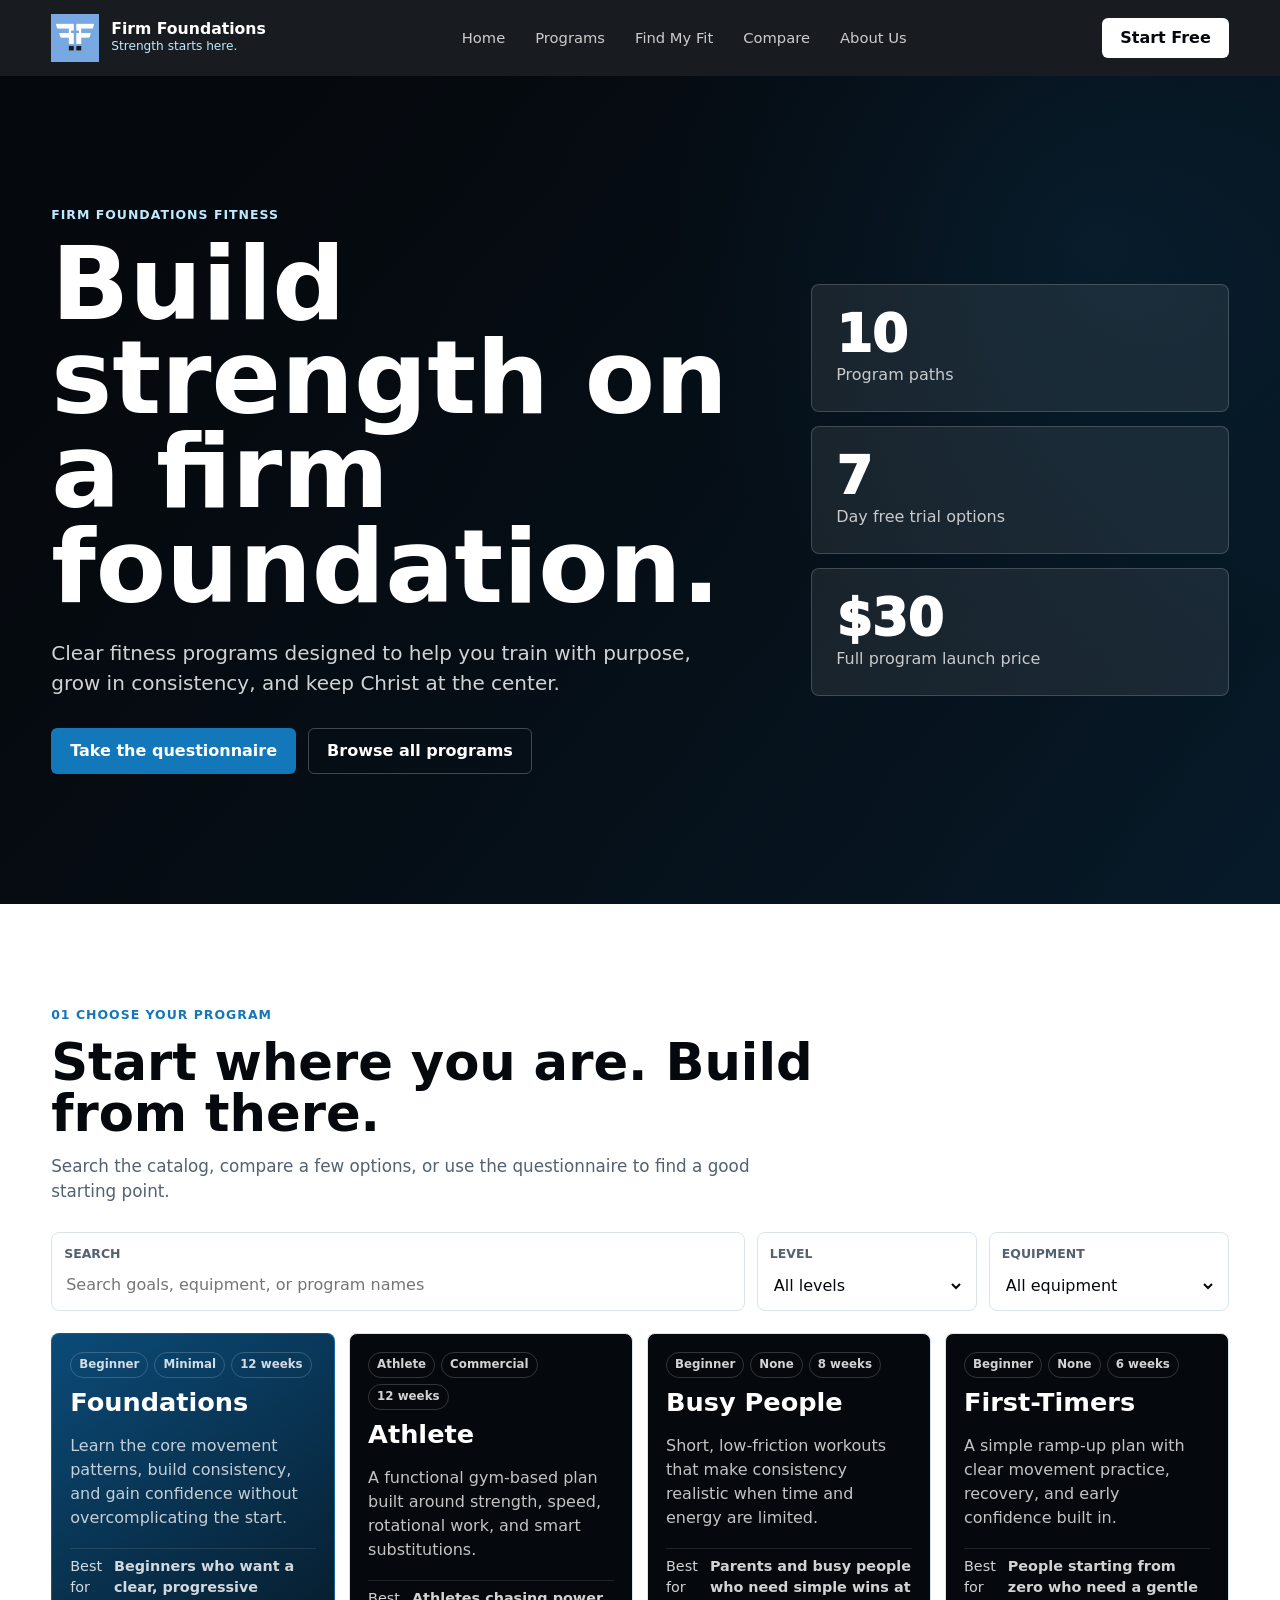
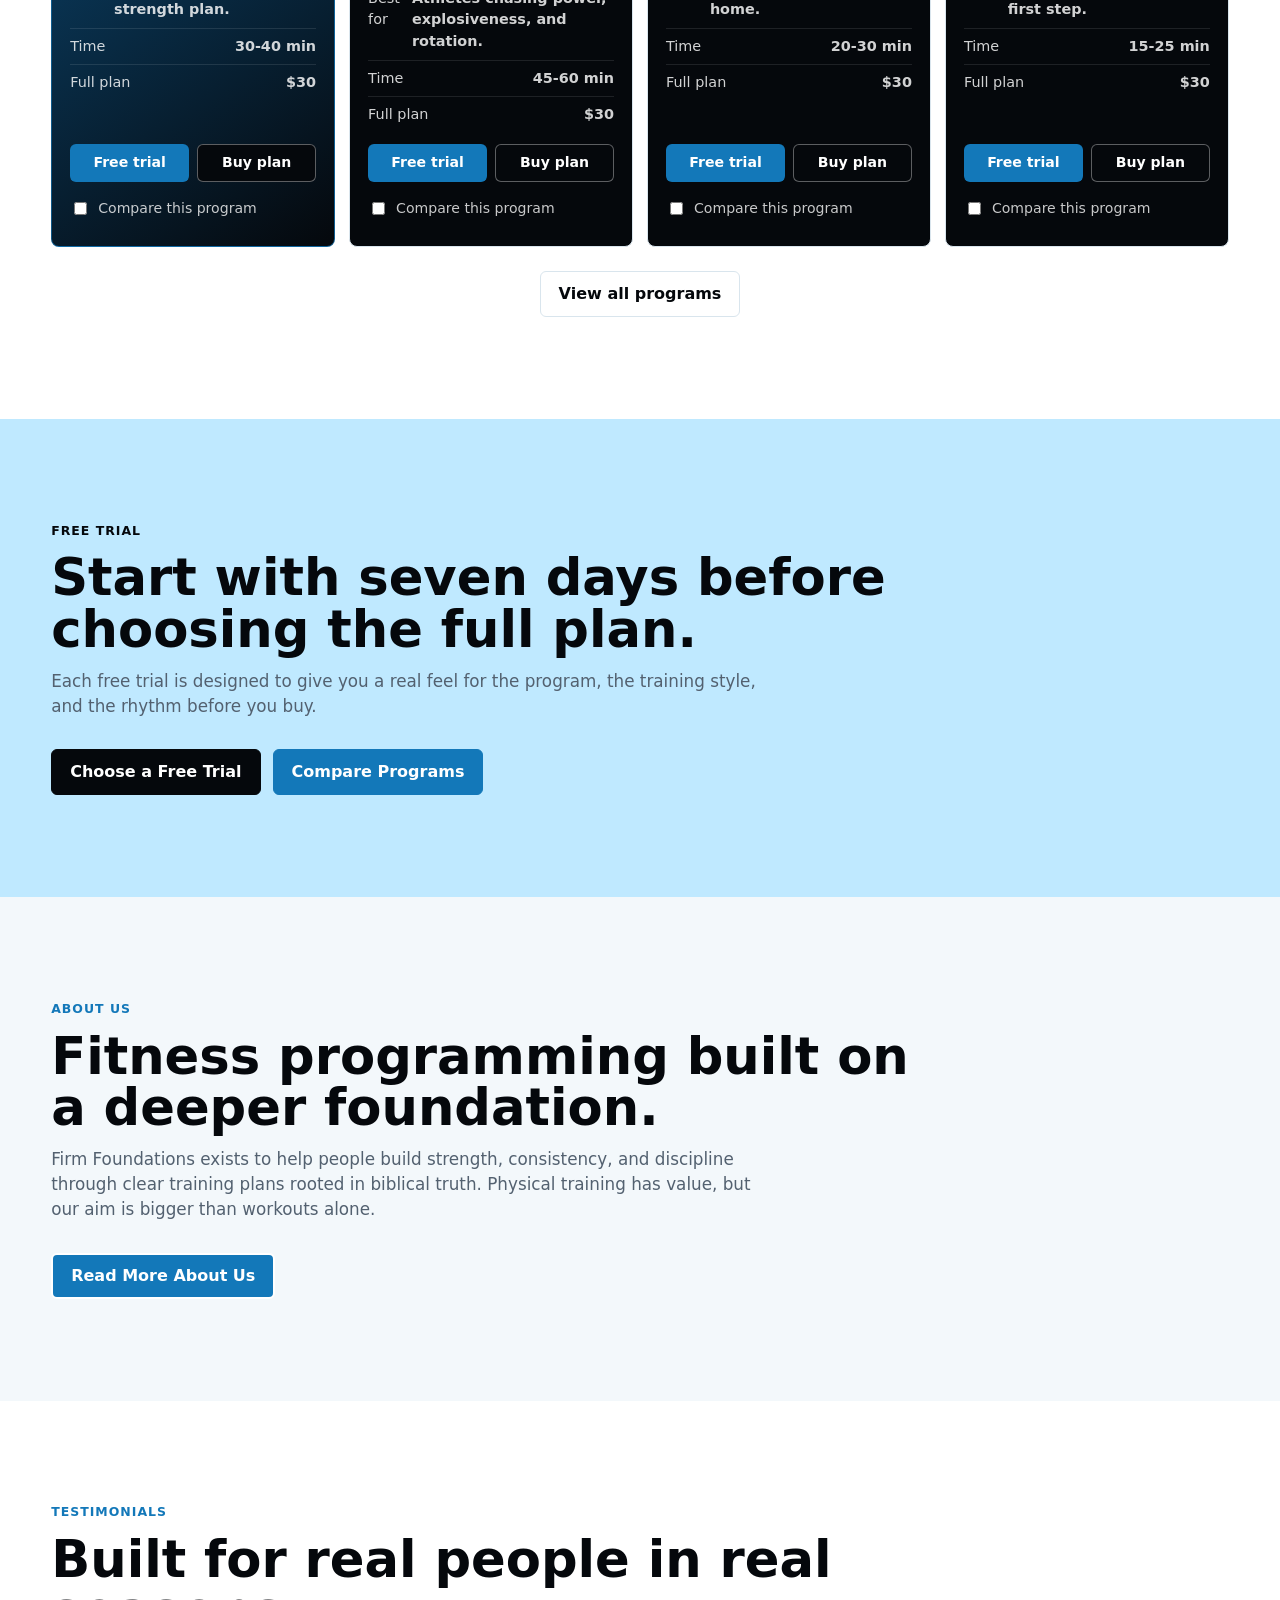
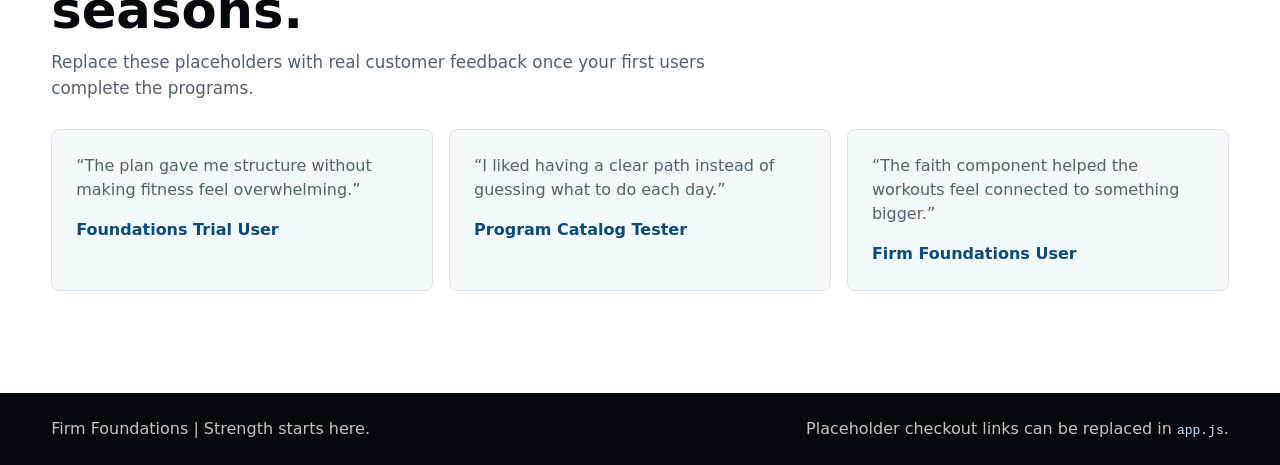
==== index.html @ c5cfeaa3 "Change Web Browser Title" ====
<!doctype html>
<html lang="en">
  <head>
    <meta charset="utf-8">
    <meta name="viewport" content="width=device-width, initial-scale=1">
    <meta name="description" content="Firm Foundations Fitness program catalog with program recommendations, comparison, free trials, and purchase paths.">
    <title>Home | Firm Foundations</title>
    <link rel="stylesheet" href="styles.css">
  </head>
  <body>
    <header class="site-header">
      <a class="brand" href="#top" aria-label="Firm Foundations home">
        <img class="brand-logo" src="Alternate_Blue.png" alt="Firm Foundations Fitness logo">
        <span class="brand-text">
          <strong>Firm Foundations</strong>
          <small>Strength starts here.</small>
        </span>
      </a>
      <nav class="main-nav" aria-label="Primary navigation">
  <a href="index.html">Home</a>
  <a href="programs.html">Programs</a>
  <a href="programs.html#finder">Find My Fit</a>
  <a href="programs.html#compare">Compare</a>
  <a href="about.html">About Us</a>
</nav>
      <a class="header-cta" href="programs.html#compare">Start Free</a>
    </header>

    <main id="top">
      <section class="hero-section home-hero" aria-labelledby="page-title">
  <div class="hero-copy">
    <p class="kicker">Firm Foundations Fitness</p>
    <h1 id="page-title">Build strength on a firm foundation.</h1>
    <p class="hero-lede">
      Clear fitness programs designed to help you train with purpose, grow in consistency, and keep Christ at the center.
    </p>
    <div class="hero-actions">
      <a class="button primary" href="#finder">Take the questionnaire</a>
      <a class="button secondary" href="programs.html">Browse all programs</a>
    </div>
  </div>

  <aside class="hero-panel" aria-label="Firm Foundations snapshot">
    <div>
      <span class="panel-number">10</span>
      <span class="panel-label">Program paths</span>
    </div>
    <div>
      <span class="panel-number">7</span>
      <span class="panel-label">Day free trial options</span>
    </div>
    <div>
      <span class="panel-number">$30</span>
      <span class="panel-label">Full program launch price</span>
    </div>
  </aside>
</section>

      <section id="programs" class="catalog-section" aria-labelledby="programs-title">
  <div class="section-heading">
    <p class="kicker">01 Choose Your Program</p>
    <h2 id="programs-title">Start where you are. Build from there.</h2>
    <p>
      Search the catalog, compare a few options, or use the questionnaire to find a good starting point.
    </p>
  </div>

  <div class="toolbar" aria-label="Program filters">
    <label class="search-field">
      <span>Search</span>
      <input id="program-search" type="search" placeholder="Search goals, equipment, or program names">
    </label>

    <label>
      <span>Level</span>
      <select id="level-filter">
        <option value="all">All levels</option>
        <option value="Beginner">Beginner</option>
        <option value="Intermediate">Intermediate</option>
        <option value="Experienced">Experienced</option>
        <option value="Athlete">Athlete</option>
      </select>
    </label>

    <label>
      <span>Equipment</span>
      <select id="equipment-filter">
        <option value="all">All equipment</option>
        <option value="None">No equipment</option>
        <option value="Minimal">Minimal equipment</option>
        <option value="Garage">Garage gym</option>
        <option value="Commercial">Commercial gym</option>
      </select>
    </label>
  </div>

  <div id="program-grid" class="program-grid" data-home="true" aria-live="polite"></div>

  <div class="section-actions">
    <a class="button secondary" href="programs.html">View all programs</a>
  </div>
</section>

 <section class="free-trial-section" aria-labelledby="free-trial-title">
  <div class="section-heading">
    <p class="kicker">Free Trial</p>
    <h2 id="free-trial-title">Start with seven days before choosing the full plan.</h2>
    <p>
      Each free trial is designed to give you a real feel for the program, the training style, and the rhythm before you buy.
    </p>
  </div>

  <div class="hero-actions">
    <a class="button primary" href="programs.html">Choose a Free Trial</a>
    <a class="button secondary" href="programs.html#compare">Compare Programs</a>
  </div>
</section>

<section class="quick-about-section" aria-labelledby="quick-about-title">
  <div class="section-heading">
    <p class="kicker">About Us</p>
    <h2 id="quick-about-title">Fitness programming built on a deeper foundation.</h2>
    <p>
      Firm Foundations exists to help people build strength, consistency, and discipline through clear training plans rooted in biblical truth. Physical training has value, but our aim is bigger than workouts alone.
    </p>
  </div>

  <div class="hero-actions">
    <a class="button secondary" href="about.html">Read More About Us</a>
  </div>
</section>

<section class="testimonials-section" aria-labelledby="testimonials-title">
  <div class="section-heading">
    <p class="kicker">Testimonials</p>
    <h2 id="testimonials-title">Built for real people in real seasons.</h2>
    <p>
      Replace these placeholders with real customer feedback once your first users complete the programs.
    </p>
  </div>

  <div class="testimonial-grid">
    <article class="testimonial-card">
      <p>
        “The plan gave me structure without making fitness feel overwhelming.”
      </p>
      <strong>Foundations Trial User</strong>
    </article>

    <article class="testimonial-card">
      <p>
        “I liked having a clear path instead of guessing what to do each day.”
      </p>
      <strong>Program Catalog Tester</strong>
    </article>

    <article class="testimonial-card">
      <p>
        “The faith component helped the workouts feel connected to something bigger.”
      </p>
      <strong>Firm Foundations User</strong>
    </article>
  </div>
</section>     
    </main>

    <div id="route-toast" class="route-toast" role="status" aria-live="polite" hidden></div>

    <footer class="site-footer">
      <p>Firm Foundations | Strength starts here.</p>
      <p>Placeholder checkout links can be replaced in <code>app.js</code>.</p>
    </footer>
<script src="app.js" defer></script>
  </body>
</html>
---- styles.css ----
:root {
  --blue: #1378b9;
  --blue-dark: #0b4b78;
  --blue-light: #bfe9ff;
  --ink: #05080c;
  --muted: #536170;
  --line: #d9e5ed;
  --paper: #ffffff;
  --soft: #f3f8fb;
  --soft-blue: #e6f6ff;
  --success: #1d8a58;
  --shadow: 0 20px 40px rgba(5, 8, 12, 0.14);
  color-scheme: light;
}

* {
  box-sizing: border-box;
}

html {
  scroll-behavior: smooth;
}

body {
  margin: 0;
  font-family: Inter, ui-sans-serif, system-ui, -apple-system, BlinkMacSystemFont, "Segoe UI", sans-serif;
  background: var(--paper);
  color: var(--ink);
  line-height: 1.5;
}

a {
  color: inherit;
}

button,
input,
select {
  font: inherit;
}

.site-header {
  position: sticky;
  top: 0;
  z-index: 20;
  display: flex;
  align-items: center;
  justify-content: space-between;
  gap: 24px;
  padding: 14px clamp(18px, 4vw, 56px);
  background: rgba(5, 8, 12, 0.92);
  color: #fff;
  backdrop-filter: blur(16px);
}

.brand {
  display: inline-flex;
  align-items: center;
  gap: 12px;
  text-decoration: none;
  min-width: 215px;
}

.brand-logo {
  display: block;
  width: 48px;
  height: 48px;
  object-fit: contain;
}

.brand-text {
  display: grid;
}

.brand-text strong {
  font-size: 0.98rem;
  line-height: 1.05;
}

.brand-text small {
  color: var(--blue-light);
  font-size: 0.76rem;
}

.main-nav {
  display: flex;
  align-items: center;
  gap: clamp(14px, 3vw, 30px);
  font-size: 0.92rem;
}

.main-nav a,
.header-cta {
  text-decoration: none;
}

.main-nav a {
  color: rgba(255, 255, 255, 0.78);
}

.main-nav a:hover,
.main-nav a:focus-visible {
  color: #fff;
}

.header-cta {
  display: inline-flex;
  align-items: center;
  justify-content: center;
  min-height: 40px;
  padding: 0 18px;
  border-radius: 6px;
  background: #fff;
  color: var(--ink);
  font-weight: 800;
}

.hero-section,
.catalog-section,
.finder-section,
.compare-section,
.about-hero,
.about-section,
.about-band,
.about-grid-section,
.free-trial-section,
.quick-about-section,
.testimonials-section {
  padding: clamp(56px, 8vw, 104px) clamp(18px, 4vw, 56px);
}

.free-trial-section {
  background: var(--blue-light);
  color: var(--ink);
}

.free-trial-section .section-heading h2 {
  color: var(--ink);
}

.free-trial-section .section-heading p,
.free-trial-section .kicker {
  color: var(--ink);
}

.free-trial-section .button.primary {
  background: var(--ink);
  color: #fff;
  border-color: var(--ink);
}

.free-trial-section .button.secondary {
  background: var(--blue);
  color: #fff;
  border-color: var(--blue);
}

.free-trial-section .button.primary:hover,
.free-trial-section .button.secondary:hover,
.free-trial-section .button.primary:focus-visible,
.free-trial-section .button.secondary:focus-visible {
  transform: translateY(-2px);
}

.quick-about-section {
  background: var(--soft);
}

.quick-about-section .button.secondary {
  background: var(--blue);
  color: #fff;
  border: 2px solid #fff;
}

.quick-about-section .button.secondary:hover,
.quick-about-section .button.secondary:focus-visible {
  background: var(--blue-dark);
  color: #fff;
  border-color: #fff;
}

.testimonials-section {
  background: #fff;
}

.testimonial-grid {
  display: grid;
  grid-template-columns: repeat(3, minmax(0, 1fr));
  gap: 16px;
}

.testimonial-card {
  padding: 24px;
  border: 1px solid var(--line);
  border-radius: 8px;
  background: var(--soft);
}

.testimonial-card p {
  margin-top: 0;
  color: var(--muted);
}

.testimonial-card strong {
  color: var(--blue-dark);
}
.about-hero {
  background: var(--ink);
  color: #fff;
}

.about-hero-copy {
  max-width: 820px;
}

.about-hero h1 {
  max-width: 760px;
  margin: 0;
  font-size: clamp(2.6rem, 6vw, 5.8rem);
  line-height: 0.95;
  letter-spacing: 0;
}

.about-hero p {
  max-width: 680px;
  color: rgba(255, 255, 255, 0.78);
  font-size: 1.08rem;
}

.about-section {
  max-width: 940px;
  margin: 0 auto;
}

.about-section h2,
.about-band h2,
.about-card h2 {
  margin-top: 0;
  color: var(--blue-dark);
  font-size: clamp(1.7rem, 3vw, 2.8rem);
  line-height: 1.05;
}

.about-section p {
  color: var(--muted);
  font-size: 1.02rem;
}

.about-band {
  background: var(--blue);
  color: #fff;
}

.about-band > div {
  max-width: 940px;
  margin: 0 auto;
}

.about-band h2 {
  color: #fff;
}

.about-band p {
  max-width: 760px;
  color: rgba(255, 255, 255, 0.84);
  font-size: 1.04rem;
}

.about-grid-section {
  display: grid;
  grid-template-columns: repeat(3, minmax(0, 1fr));
  gap: 16px;
  background: var(--soft);
}

.about-card {
  padding: 24px;
  border: 1px solid var(--line);
  border-radius: 8px;
  background: #fff;
}

.about-card p {
  color: var(--muted);
}

.hero-section {
  display: grid;
  grid-template-columns: minmax(0, 1.25fr) minmax(280px, 0.75fr);
  align-items: stretch;
  gap: clamp(28px, 5vw, 72px);
  min-height: calc(100vh - 72px);
  background:
    linear-gradient(115deg, rgba(5, 8, 12, 0.92), rgba(5, 8, 12, 0.72)),
    radial-gradient(circle at 85% 20%, rgba(19, 120, 185, 0.7), transparent 34%),
    linear-gradient(135deg, var(--ink), var(--blue-dark));
  color: #fff;
}

.hero-copy {
  align-self: center;
  max-width: 820px;
}

.kicker {
  margin: 0 0 12px;
  color: var(--blue);
  font-size: 0.78rem;
  font-weight: 900;
  letter-spacing: 0.08em;
  text-transform: uppercase;
}

.hero-section .kicker,
.path-panel.dark .kicker {
  color: var(--blue-light);
}

h1,
h2,
h3,
p {
  overflow-wrap: anywhere;
}

h1 {
  margin: 0;
  max-width: 760px;
  font-size: clamp(3.1rem, 8vw, 6.8rem);
  line-height: 0.92;
  letter-spacing: 0;
}

h2 {
  margin: 0;
  font-size: clamp(2rem, 4vw, 3.9rem);
  line-height: 1;
  letter-spacing: 0;
}

h3 {
  margin: 0;
  font-size: clamp(1.28rem, 2vw, 1.75rem);
  line-height: 1.1;
}

.hero-lede {
  max-width: 640px;
  margin: 24px 0 0;
  color: rgba(255, 255, 255, 0.82);
  font-size: clamp(1.05rem, 2vw, 1.25rem);
}

.hero-actions,
.quiz-actions {
  display: flex;
  flex-wrap: wrap;
  gap: 12px;
  margin-top: 30px;
}

.button {
  display: inline-flex;
  align-items: center;
  justify-content: center;
  min-height: 46px;
  padding: 0 18px;
  border: 1px solid transparent;
  border-radius: 6px;
  cursor: pointer;
  text-decoration: none;
  font-weight: 850;
  transition: transform 160ms ease, background 160ms ease, border-color 160ms ease;
}

.button:hover,
.button:focus-visible {
  transform: translateY(-1px);
}

.button.primary {
  background: var(--blue);
  color: #fff;
}

.button.secondary {
  border-color: rgba(255, 255, 255, 0.24);
  background: transparent;
  color: inherit;
}

.catalog-section .button.secondary,
.finder-section .button.secondary,
.compare-section .button.secondary {
  border-color: var(--line);
  color: var(--ink);
}

.program-card .button.secondary {
  background: #05080c;
  color: #fff;
  border-color: rgba(255, 255, 255, 0.35);
}

.button.light {
  background: #fff;
  color: var(--ink);
}

.button.small {
  min-height: 38px;
  padding-inline: 13px;
  font-size: 0.88rem;
}

.hero-panel {
  align-self: center;
  display: grid;
  gap: 14px;
}

.hero-panel > div {
  display: grid;
  gap: 3px;
  padding: 24px;
  border: 1px solid rgba(255, 255, 255, 0.18);
  border-radius: 8px;
  background: rgba(255, 255, 255, 0.08);
}

.panel-number {
  font-size: clamp(2rem, 4vw, 3.5rem);
  line-height: 1;
  font-weight: 950;
}

.panel-label {
  color: rgba(255, 255, 255, 0.76);
}

.catalog-section {
  background: var(--paper);
}

.finder-section {
  background: var(--soft);
}

.compare-section {
  background: linear-gradient(180deg, #fff 0%, var(--soft-blue) 100%);
}

.section-heading {
  max-width: 880px;
  margin-bottom: 28px;
}

.section-heading p:last-child {
  max-width: 720px;
  margin: 14px 0 0;
  color: var(--muted);
  font-size: 1.05rem;
}

.toolbar {
  display: grid;
  grid-template-columns: minmax(220px, 1fr) minmax(160px, 220px) minmax(170px, 240px);
  gap: 12px;
  margin-bottom: 22px;
}

.toolbar label,
.search-field,
.questionnaire,
.recommendation-panel,
.path-panel,
.compare-shell {
  border: 1px solid var(--line);
  border-radius: 8px;
  background: #fff;
}

.toolbar label {
  display: grid;
  gap: 8px;
  padding: 12px;
}

.toolbar span {
  color: var(--muted);
  font-size: 0.78rem;
  font-weight: 850;
  text-transform: uppercase;
}

input,
select {
  width: 100%;
  border: 0;
  outline: 0;
  background: transparent;
  color: var(--ink);
}

select {
  cursor: pointer;
}

.program-grid {
  display: grid;
  grid-template-columns: repeat(4, minmax(0, 1fr));
  gap: 14px;
}
.section-actions {
  display: flex;
  justify-content: center;
  margin-top: 24px;
}

.program-card {
  display: flex;
  min-height: 360px;
  flex-direction: column;
  gap: 18px;
  padding: 18px;
  border: 1px solid var(--line);
  border-radius: 8px;
  background: var(--ink);
  color: #fff;
}

.program-card.featured {
  background: linear-gradient(145deg, var(--blue-dark), var(--ink));
  border-color: rgba(19, 120, 185, 0.7);
}

.program-card header {
  display: grid;
  gap: 10px;
}

.program-eyebrow {
  display: flex;
  flex-wrap: wrap;
  gap: 6px;
}

.tag {
  display: inline-flex;
  align-items: center;
  min-height: 26px;
  padding: 0 8px;
  border: 1px solid rgba(255, 255, 255, 0.18);
  border-radius: 999px;
  color: rgba(255, 255, 255, 0.82);
  font-size: 0.74rem;
  font-weight: 750;
}

.program-card p {
  margin: 0;
  color: rgba(255, 255, 255, 0.76);
}

.program-meta {
  display: grid;
  gap: 7px;
  margin: 0;
  padding: 0;
  list-style: none;
  color: rgba(255, 255, 255, 0.82);
  font-size: 0.9rem;
}

.program-meta li {
  display: flex;
  justify-content: space-between;
  gap: 12px;
  border-top: 1px solid rgba(255, 255, 255, 0.1);
  padding-top: 7px;
}

.program-card .card-actions {
  display: grid;
  grid-template-columns: 1fr 1fr;
  gap: 8px;
  margin-top: auto;
}

.compare-toggle {
  grid-column: 1 / -1;
  display: flex;
  align-items: center;
  gap: 8px;
  min-height: 38px;
  color: rgba(255, 255, 255, 0.78);
  font-size: 0.88rem;
}

.compare-toggle input {
  width: auto;
  accent-color: var(--blue);
}

.finder-layout {
  display: grid;
  grid-template-columns: minmax(0, 1.05fr) minmax(280px, 0.95fr);
  gap: 18px;
  align-items: stretch;
}

.questionnaire,
.recommendation-panel,
.path-panel,
.compare-shell {
  padding: clamp(18px, 3vw, 28px);
}

.progress-row,
.compare-head {
  display: flex;
  align-items: center;
  justify-content: space-between;
  gap: 16px;
  margin-bottom: 12px;
}

.progress-row span {
  color: var(--muted);
  font-weight: 850;
}

.text-button {
  border: 0;
  background: transparent;
  color: var(--blue);
  cursor: pointer;
  font-weight: 850;
}

.progress-track {
  height: 8px;
  overflow: hidden;
  border-radius: 999px;
  background: var(--line);
  margin-bottom: 28px;
}

.progress-track span {
  display: block;
  width: 25%;
  height: 100%;
  border-radius: inherit;
  background: var(--blue);
  transition: width 180ms ease;
}

.question-help {
  margin: 10px 0 22px;
  color: var(--muted);
}

.answer-list {
  display: grid;
  gap: 10px;
}

.answer-option {
  display: flex;
  align-items: flex-start;
  gap: 12px;
  width: 100%;
  min-height: 62px;
  padding: 14px;
  border: 1px solid var(--line);
  border-radius: 8px;
  background: #fff;
  color: var(--ink);
  cursor: pointer;
  text-align: left;
}

.answer-option[aria-pressed="true"] {
  border-color: var(--blue);
  background: var(--soft-blue);
  box-shadow: inset 0 0 0 1px var(--blue);
}

.answer-option .indicator {
  display: inline-grid;
  flex: 0 0 24px;
  place-items: center;
  width: 24px;
  height: 24px;
  border: 1px solid var(--line);
  border-radius: 999px;
  color: transparent;
  font-size: 0.82rem;
}

.answer-option[aria-pressed="true"] .indicator {
  border-color: var(--blue);
  background: var(--blue);
  color: #fff;
}

.answer-option strong {
  display: block;
}

.answer-option small {
  color: var(--muted);
}

.recommendation-panel {
  display: grid;
  align-content: start;
  gap: 16px;
  background: var(--ink);
  color: #fff;
}

.recommendation-panel p {
  margin: 0;
  color: rgba(255, 255, 255, 0.74);
}

.match-score {
  display: inline-flex;
  width: fit-content;
  min-height: 30px;
  align-items: center;
  padding: 0 10px;
  border-radius: 999px;
  background: var(--blue);
  color: #fff;
  font-weight: 850;
}

.reason-list {
  display: grid;
  gap: 8px;
  margin: 0;
  padding: 0;
  list-style: none;
}

.reason-list li {
  padding: 10px;
  border-radius: 8px;
  background: rgba(255, 255, 255, 0.08);
}

.next-step-grid {
  display: grid;
  grid-template-columns: repeat(2, minmax(0, 1fr));
  gap: 14px;
  margin-bottom: 14px;
}

.path-panel {
  display: grid;
  gap: 14px;
}

.path-panel p {
  margin: 0;
  color: var(--muted);
}

.path-panel.dark {
  background: var(--ink);
  color: #fff;
}

.path-panel.dark p {
  color: rgba(255, 255, 255, 0.74);
}

.compare-bar {
  display: flex;
  align-items: center;
  justify-content: space-between;
  gap: 16px;
  margin-top: 18px;
  padding: 16px;
  border: 1px solid var(--line);
  border-radius: 8px;
  background: var(--soft-blue);
}

.compare-bar[hidden] {
  display: none;
}

.compare-shell {
  overflow: hidden;
}

.compare-head {
  margin-bottom: 16px;
}

.empty-state {
  border: 1px dashed var(--line);
  border-radius: 8px;
  padding: 24px;
  color: var(--muted);
  background: var(--soft);
}

.table-wrap {
  overflow-x: auto;
}

table {
  width: 100%;
  min-width: 680px;
  border-collapse: collapse;
}

caption {
  position: absolute;
  width: 1px;
  height: 1px;
  overflow: hidden;
  clip: rect(0 0 0 0);
}

th,
td {
  border-bottom: 1px solid var(--line);
  padding: 14px;
  text-align: left;
  vertical-align: top;
}

th {
  color: var(--blue-dark);
  font-size: 0.86rem;
  text-transform: uppercase;
}

td:first-child {
  color: var(--muted);
  font-weight: 850;
}

.route-toast {
  position: fixed;
  right: 18px;
  bottom: 18px;
  z-index: 30;
  max-width: min(420px, calc(100vw - 36px));
  padding: 16px 18px;
  border-radius: 8px;
  background: var(--ink);
  color: #fff;
  box-shadow: var(--shadow);
}

.site-footer {
  display: flex;
  flex-wrap: wrap;
  justify-content: space-between;
  gap: 12px;
  padding: 24px clamp(18px, 4vw, 56px);
  background: var(--ink);
  color: rgba(255, 255, 255, 0.76);
}

.site-footer p {
  margin: 0;
}

code {
  color: var(--blue-light);
}

@media (max-width: 1120px) {
  .program-grid {
    grid-template-columns: repeat(3, minmax(0, 1fr));
  }
}

@media (max-width: 900px) {
  .site-header {
    align-items: flex-start;
    flex-wrap: wrap;
  }

  .brand {
    min-width: 0;
  }

  .main-nav {
    order: 3;
    width: 100%;
    justify-content: space-between;
    gap: 10px;
  }

  .hero-section,
  .finder-layout,
  .next-step-grid {
    grid-template-columns: 1fr;
  }

  .hero-section {
    min-height: auto;
  }

  .toolbar,
  .program-grid {
    grid-template-columns: repeat(2, minmax(0, 1fr));
  }

  .search-field {
    grid-column: 1 / -1;
  }
}

@media (max-width: 620px) {
  .site-header {
    padding-inline: 14px;
  }

  .brand-text small,
  .header-cta {
    display: none;
  }

  .hero-section,
  .catalog-section,
  .finder-section,
  .compare-section {
    padding-inline: 14px;
  }

  h1 {
    font-size: 3rem;
  }

  .toolbar,
  .program-grid,
  .program-card .card-actions {
    grid-template-columns: 1fr;
  }

  .program-card {
    min-height: 0;
  }

  .button {
    width: 100%;
  }

  .compare-toggle {
    grid-column: auto;
  }
}

@media (max-width: 1120px) {
  .about-grid-section {
    grid-template-columns: 1fr;
  }

  .about-hero h1 {
    font-size: 3rem;
  }
}

@media (max-width: 1120px) {
  .testimonial-grid {
    grid-template-columns: 1fr;
  }
}

@media (max-width: 760px) {
  body {
    overflow-x: hidden;
  }

  .site-header {
    position: static;
    flex-wrap: wrap;
    gap: 12px;
    padding: 14px 18px;
  }

  .brand {
    min-width: 0;
  }

  .main-nav {
    order: 3;
    width: 100%;
    flex-wrap: wrap;
    gap: 10px 16px;
    font-size: 0.85rem;
  }

  .header-cta {
    min-height: 36px;
    padding: 0 14px;
    font-size: 0.86rem;
  }

  .hero-section,
  .catalog-section,
  .finder-section,
  .compare-section,
  .free-trial-section,
  .quick-about-section,
  .testimonials-section,
  .about-hero,
  .about-section,
  .about-band,
  .about-grid-section {
    padding: 44px 18px;
  }

  .hero-section {
    grid-template-columns: 1fr;
  }

  .hero-actions {
    flex-direction: column;
    align-items: stretch;
  }

  .button {
    width: 100%;
    justify-content: center;
    text-align: center;
  }

  .toolbar {
    grid-template-columns: 1fr;
  }

  .program-grid {
    grid-template-columns: 1fr;
  }

  .program-card {
    min-height: auto;
  }

  .program-card .card-actions {
    grid-template-columns: 1fr;
  }

  .finder-layout {
    grid-template-columns: 1fr;
  }

  .next-step-grid {
    grid-template-columns: 1fr;
  }

  .testimonial-grid {
    grid-template-columns: 1fr;
  }

  .compare-bar {
    flex-direction: column;
    align-items: stretch;
  }

  .table-wrap {
    overflow-x: auto;
  }

  .route-toast {
    left: 18px;
    right: 18px;
    bottom: 18px;
  }
}

.coming-soon-page {
  min-height: calc(100vh - 80px);
  background:
    linear-gradient(135deg, rgba(5, 8, 12, 0.9), rgba(11, 75, 120, 0.88)),
    var(--ink);
  color: #fff;
}

.coming-soon-hero {
  display: grid;
  place-items: center;
  min-height: calc(100vh - 160px);
  padding: clamp(48px, 8vw, 96px) clamp(18px, 4vw, 56px);
}

.coming-soon-card {
  width: min(980px, 100%);
  padding: clamp(28px, 5vw, 56px);
  border: 1px solid rgba(255, 255, 255, 0.18);
  border-radius: 8px;
  background: rgba(255, 255, 255, 0.08);
  box-shadow: var(--shadow);
  backdrop-filter: blur(14px);
}

.coming-soon-card h1 {
  max-width: 760px;
  margin: 0;
  font-size: clamp(2.5rem, 6vw, 5.5rem);
  line-height: 0.95;
  letter-spacing: 0;
}

.coming-soon-card p {
  max-width: 720px;
  color: rgba(255, 255, 255, 0.82);
  font-size: 1.08rem;
}

.coming-soon-details {
  display: grid;
  grid-template-columns: repeat(3, minmax(0, 1fr));
  gap: 14px;
  margin: 32px 0;
}

.coming-soon-details div {
  display: grid;
  gap: 6px;
  padding: 18px;
  border: 1px solid rgba(255, 255, 255, 0.16);
  border-radius: 8px;
  background: rgba(255, 255, 255, 0.08);
}

.coming-soon-details strong {
  color: #fff;
}

.coming-soon-details span {
  color: rgba(255, 255, 255, 0.76);
}

.coming-soon-actions {
  display: flex;
  flex-wrap: wrap;
  gap: 12px;
}

.coming-soon-actions .button.primary {
  background: #fff;
  color: var(--ink);
  border-color: #fff;
}

.coming-soon-actions .button.secondary {
  background: transparent;
  color: #fff;
  border-color: #fff;
}

@media (max-width: 760px) {
  .coming-soon-page {
    min-height: auto;
  }

  .coming-soon-hero {
    min-height: auto;
    place-items: stretch;
    padding: 42px 18px;
  }

  .coming-soon-card {
    padding: 24px;
  }

  .coming-soon-card h1 {
    font-size: 2.8rem;
  }

  .coming-soon-details {
    grid-template-columns: 1fr;
  }

  .coming-soon-actions {
    flex-direction: column;
  }

  .coming-soon-actions .button {
    width: 100%;
  }
}
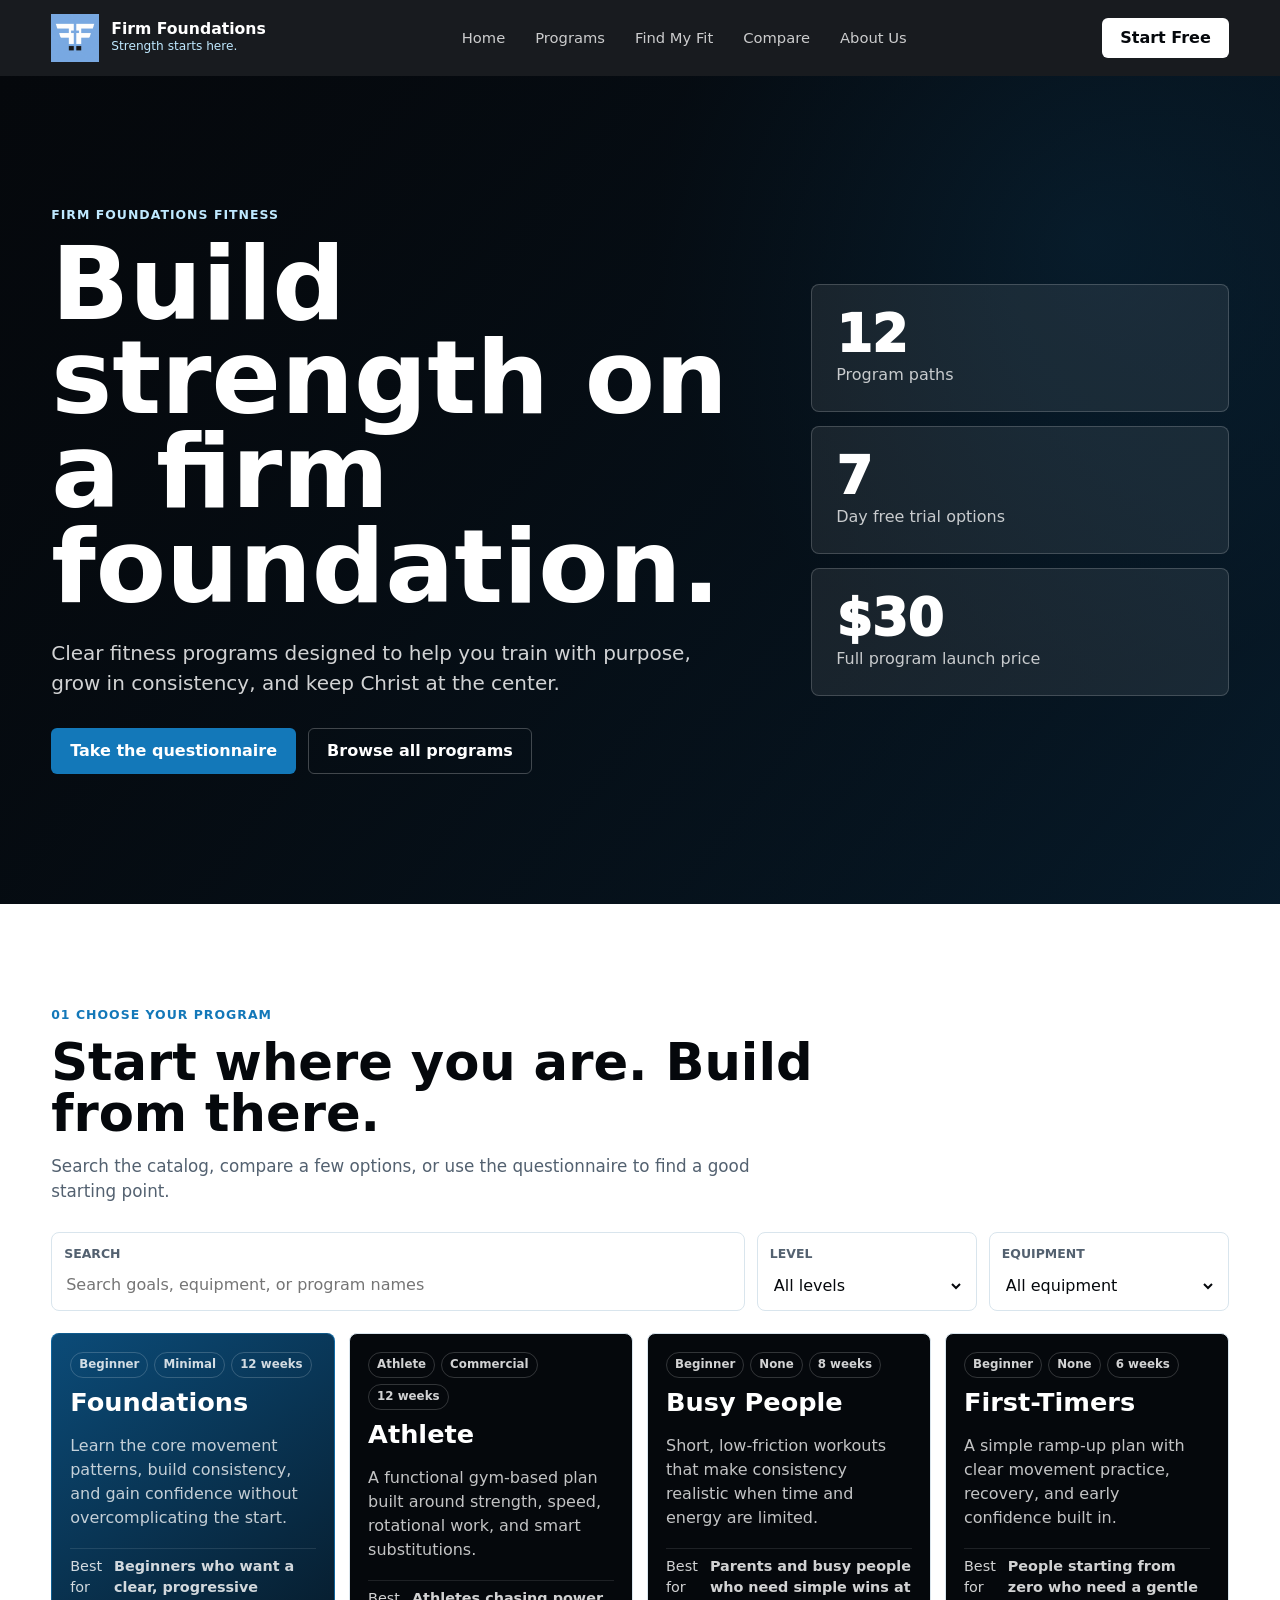
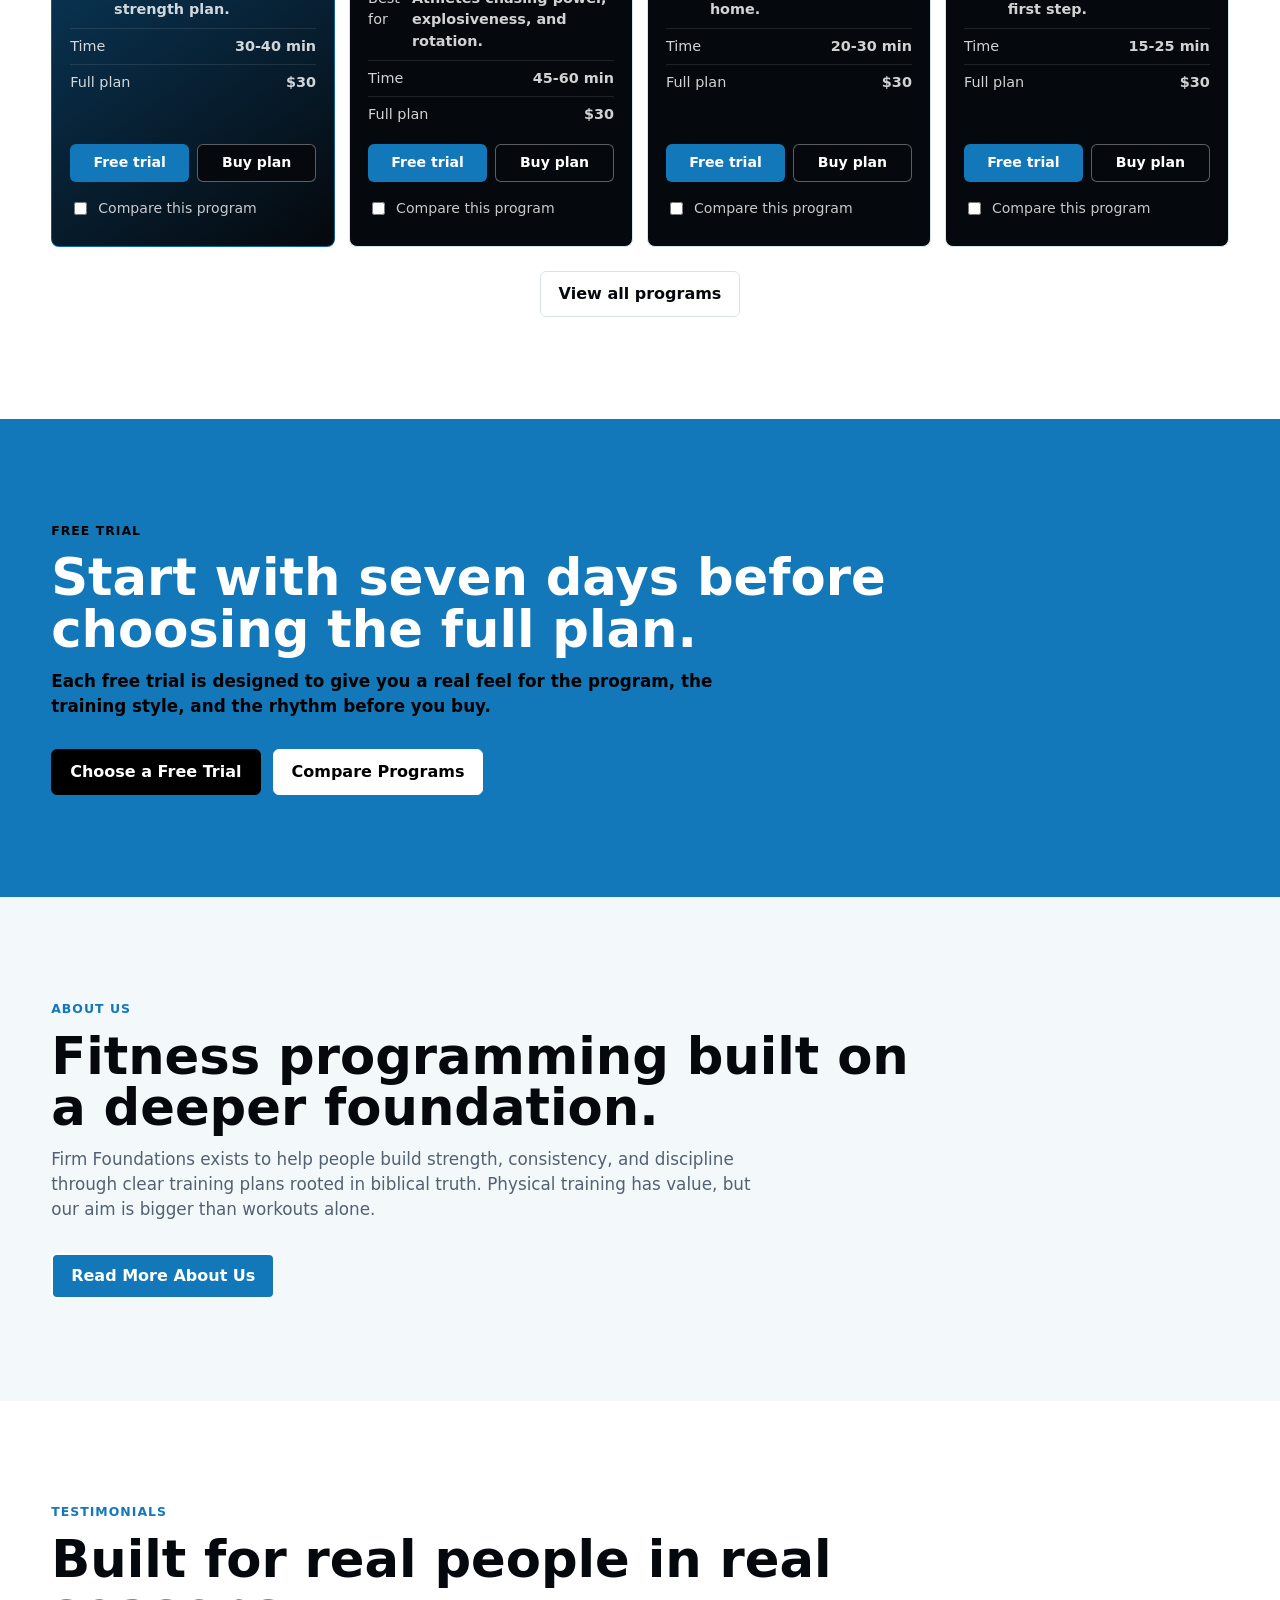
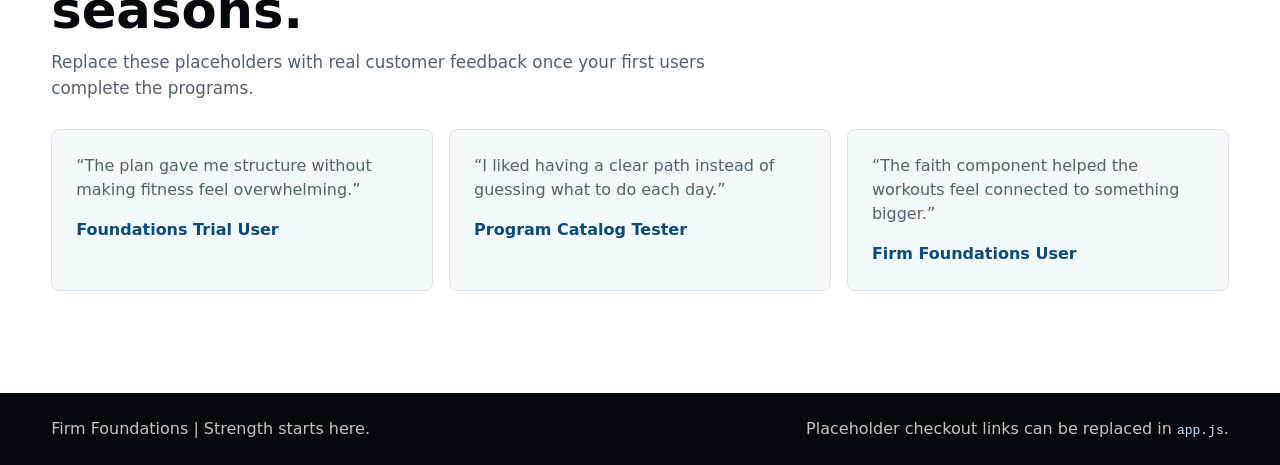
==== commit 4569c297: "12 Program Paths" ====
--- a/index.html
+++ b/index.html
@@ -42,7 +42,7 @@
 
   <aside class="hero-panel" aria-label="Firm Foundations snapshot">
     <div>
-      <span class="panel-number">10</span>
+      <span class="panel-number">12</span>
       <span class="panel-label">Program paths</span>
     </div>
     <div>
--- a/styles.css
+++ b/styles.css
@@ -130,36 +130,45 @@
 }
 
 .free-trial-section {
-  background: var(--blue-light);
-  color: var(--ink);
-}
-
-.free-trial-section .section-heading h2 {
-  color: var(--ink);
-}
-
-.free-trial-section .section-heading p,
-.free-trial-section .kicker {
-  color: var(--ink);
+  background: var(--blue);
+  color: #000;
+}
+
+.free-trial-section .kicker,
+.free-trial-section h2,
+.free-trial-section h3 {
+  color: #fff;
+}
+
+.free-trial-section .section-heading p {
+  color: #000;
+  font-weight: 850;
 }
 
 .free-trial-section .button.primary {
-  background: var(--ink);
-  color: #fff;
-  border-color: var(--ink);
+  background: #000;
+  color: #fff;
+  border-color: #000;
 }
 
 .free-trial-section .button.secondary {
-  background: var(--blue);
-  color: #fff;
-  border-color: var(--blue);
+  background: #fff;
+  color: #000;
+  border-color: #fff;
 }
 
 .free-trial-section .button.primary:hover,
+.free-trial-section .button.primary:focus-visible {
+  background: #111;
+  color: #fff;
+  border-color: #111;
+}
+
 .free-trial-section .button.secondary:hover,
-.free-trial-section .button.primary:focus-visible,
 .free-trial-section .button.secondary:focus-visible {
-  transform: translateY(-2px);
+  background: #f3f8fb;
+  color: #000;
+  border-color: #fff;
 }
 
 .quick-about-section {
@@ -1191,3 +1200,9 @@
     width: 100%;
   }
 }
+
+.free-trial-section .section-heading p,
+.free-trial-section p {
+  color: #000 !important;
+  font-weight: 900;
+}
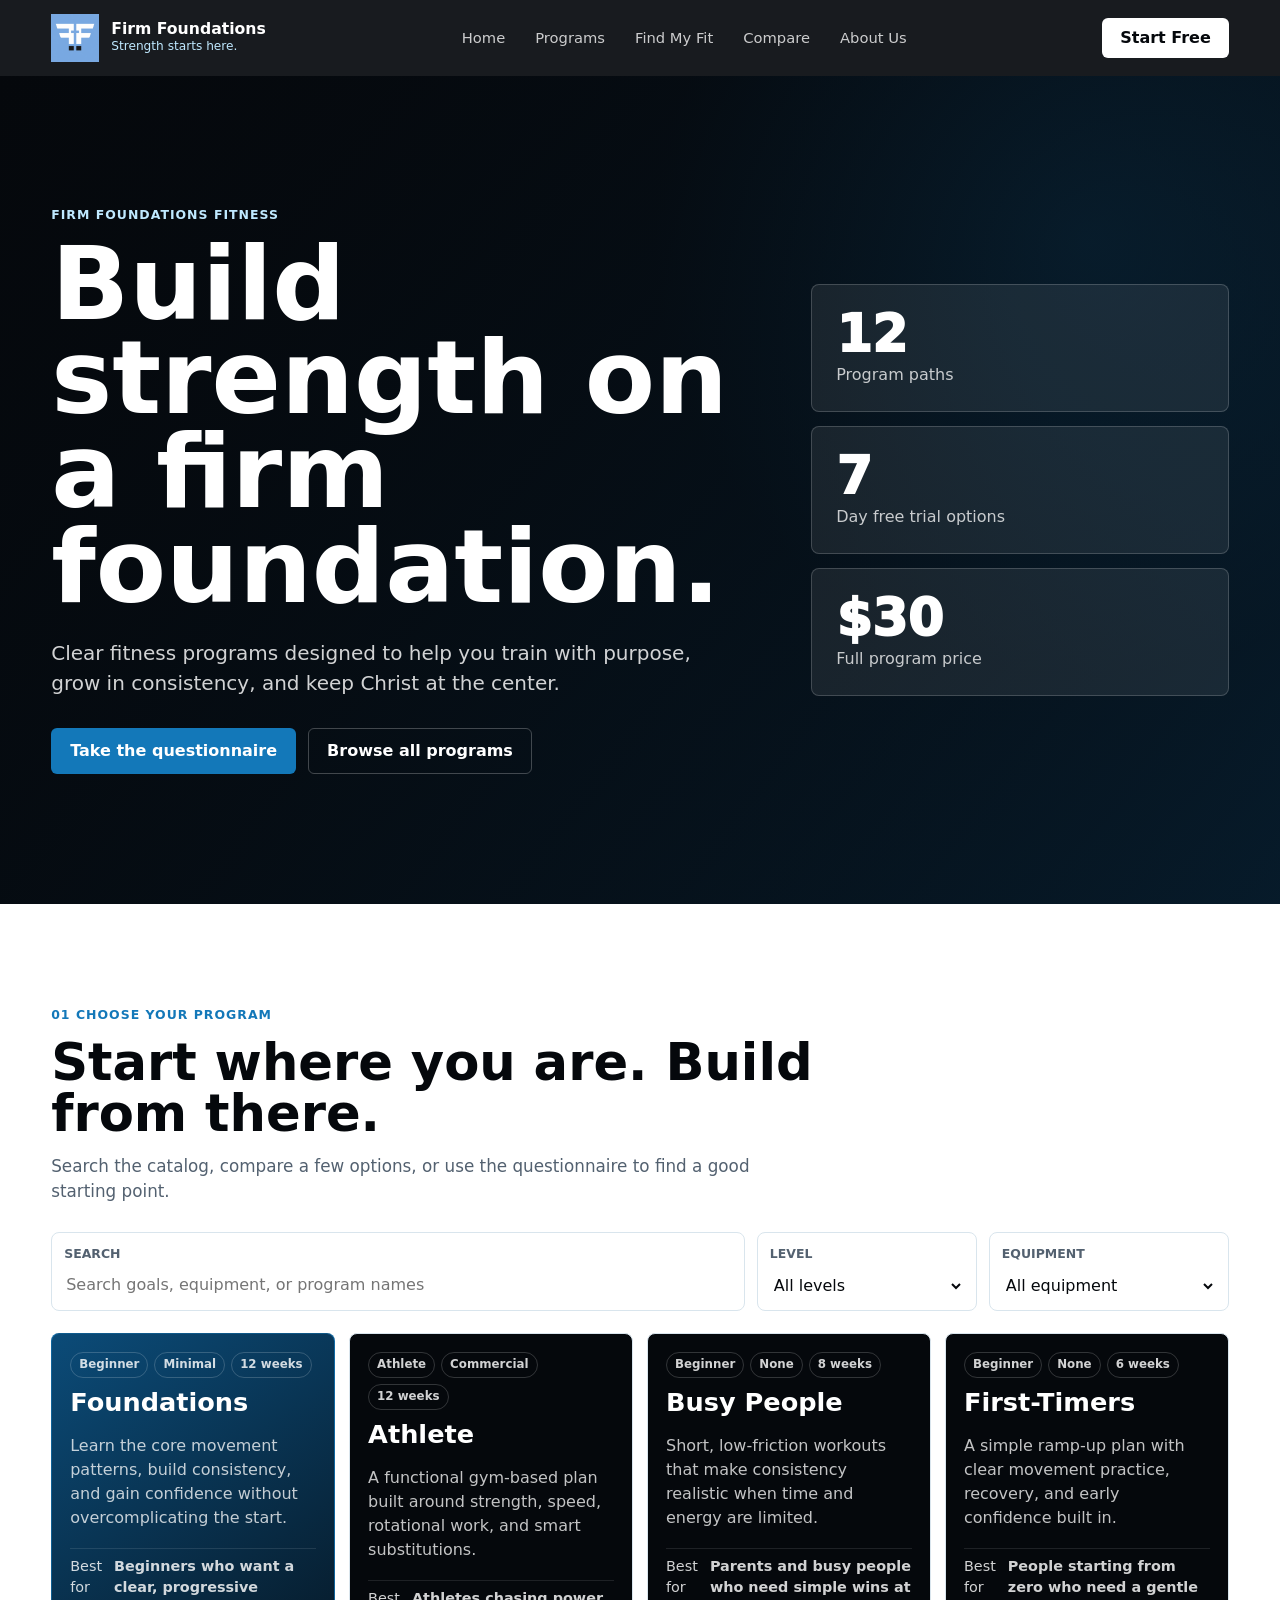
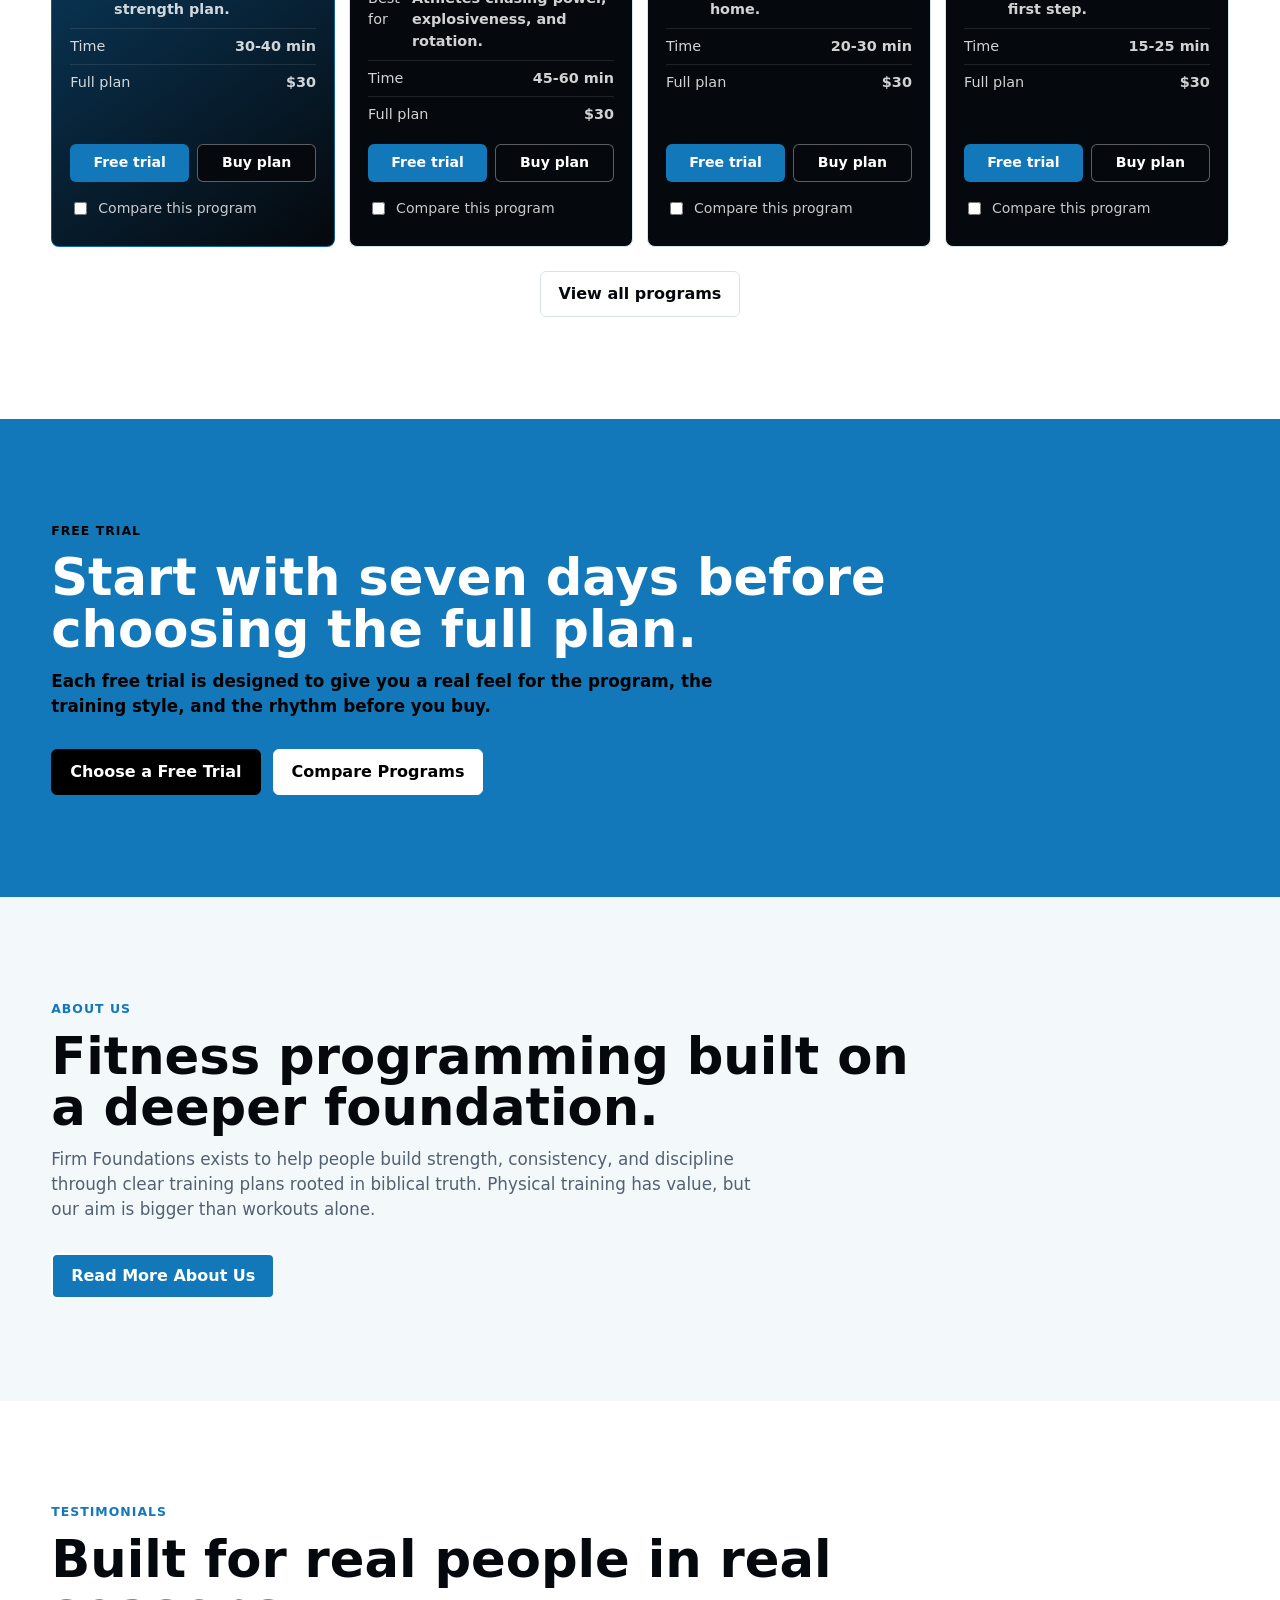
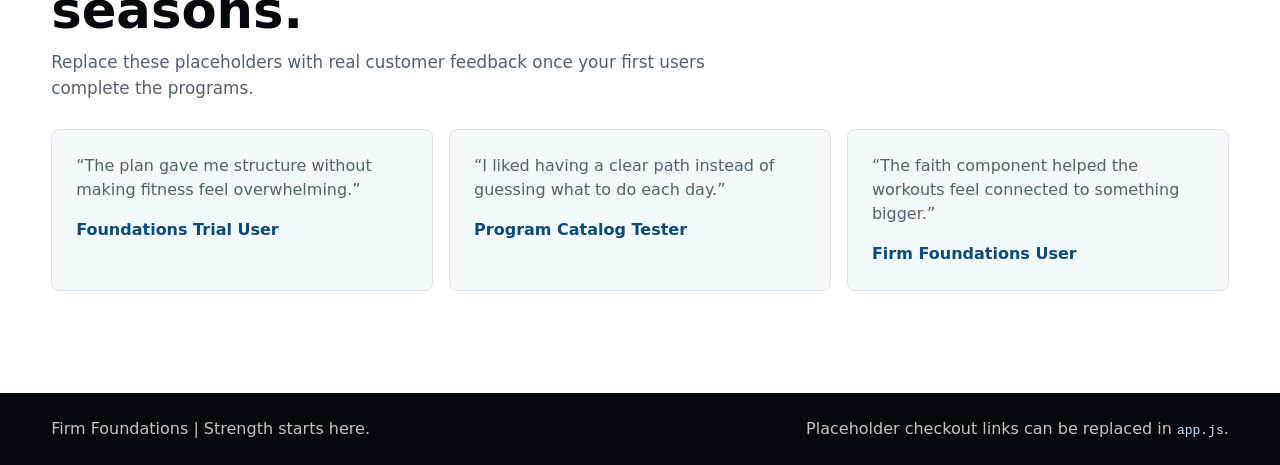
==== commit 18f47f21: "Update index.html" ====
--- a/index.html
+++ b/index.html
@@ -51,7 +51,7 @@
     </div>
     <div>
       <span class="panel-number">$30</span>
-      <span class="panel-label">Full program launch price</span>
+      <span class="panel-label">Full program price</span>
     </div>
   </aside>
 </section>
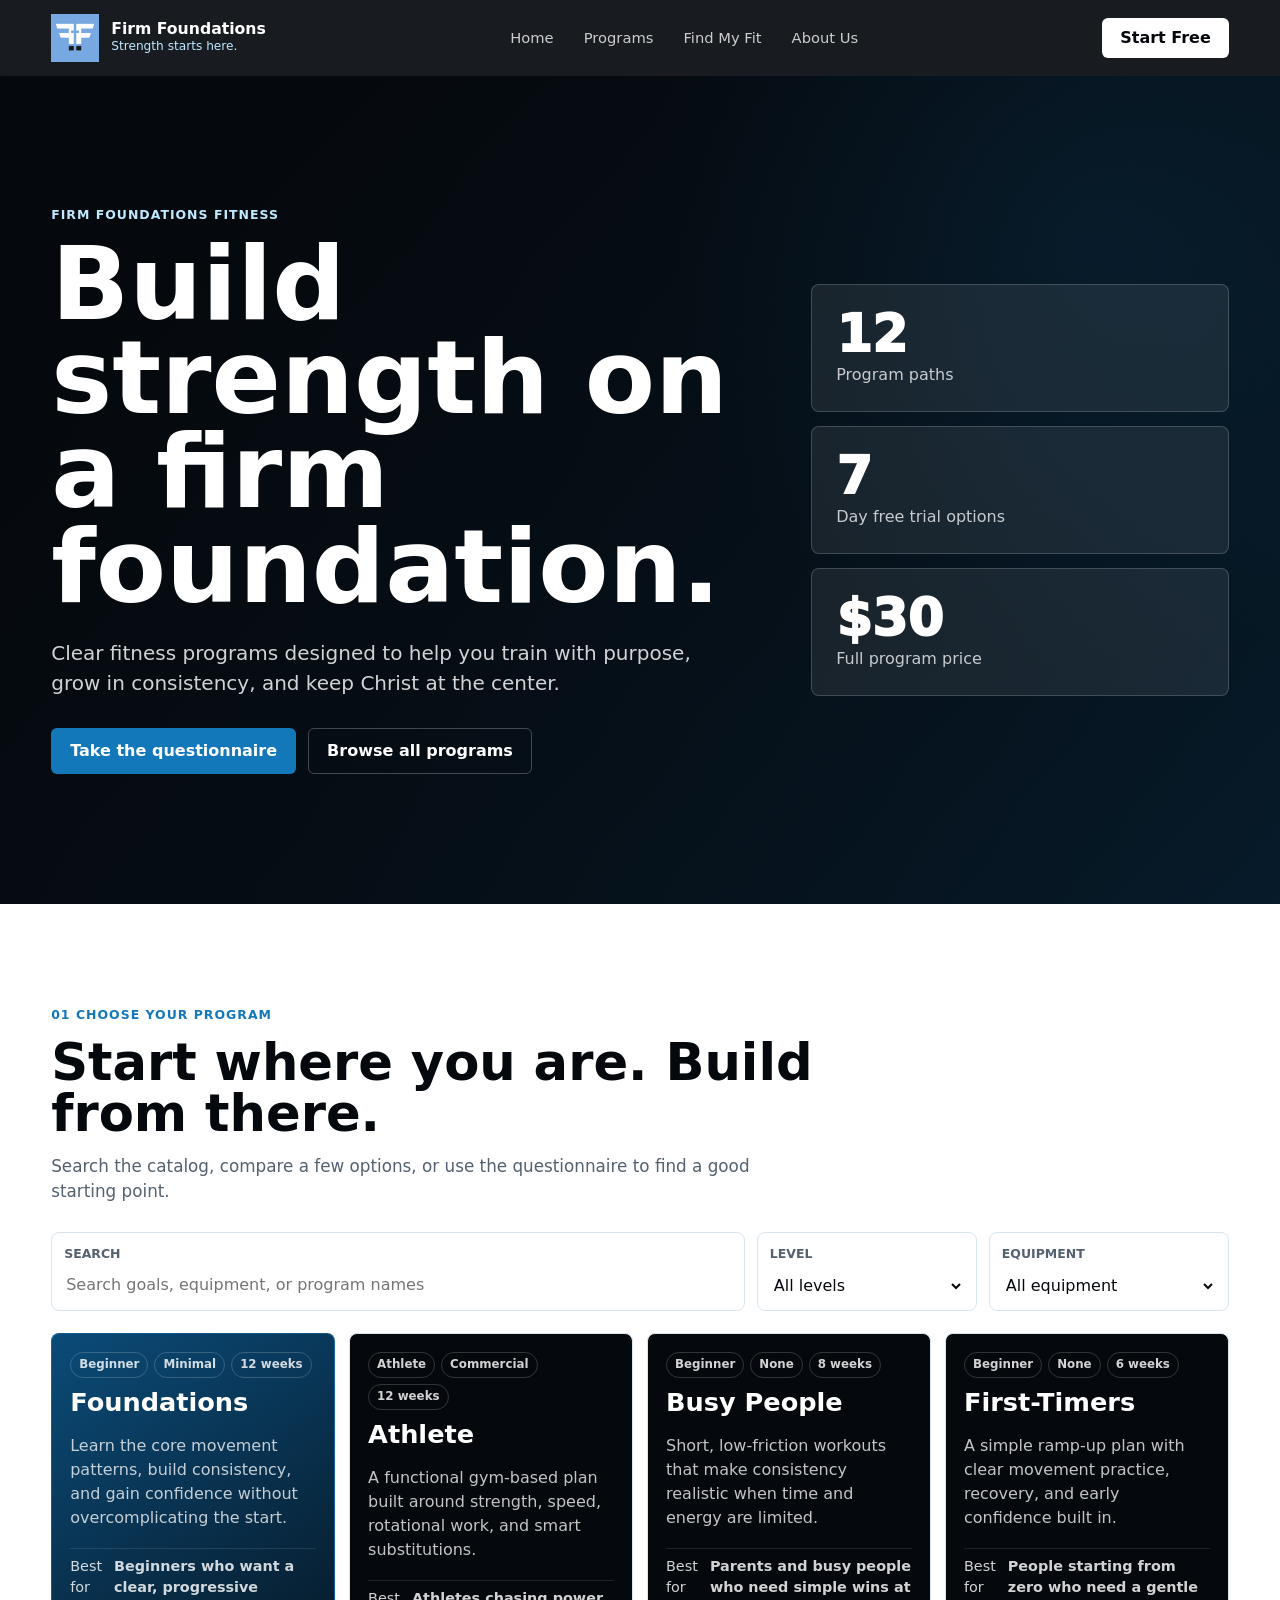
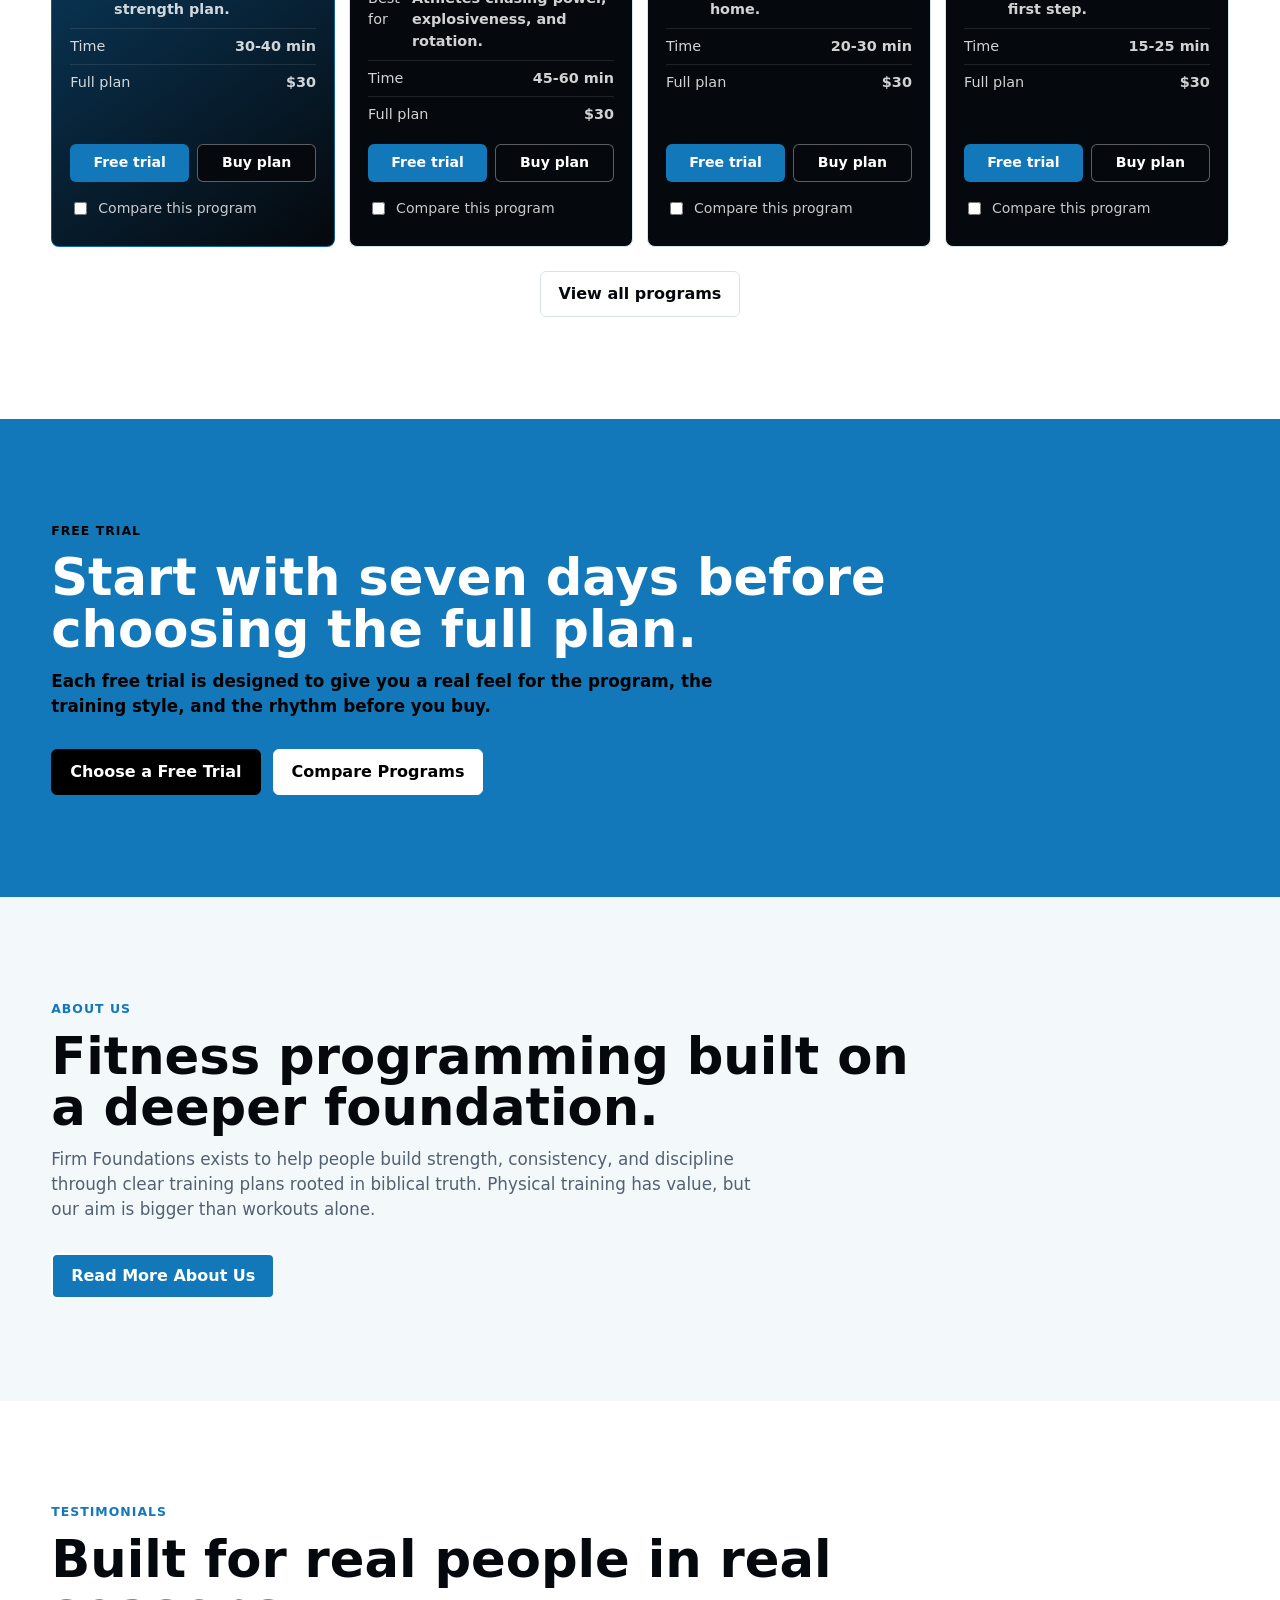
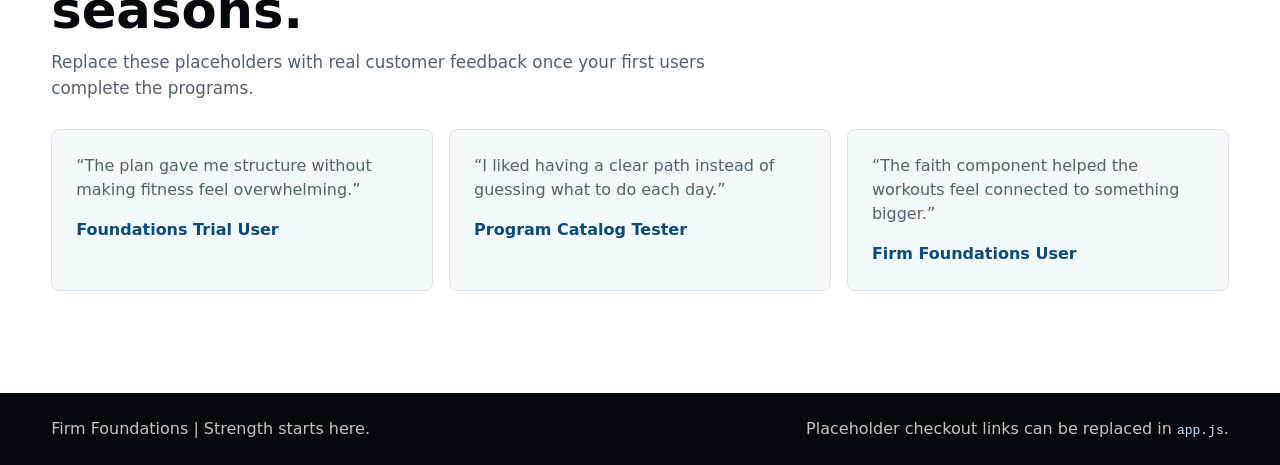
==== commit c6769cae: "Remove Compare Tab (Index)" ====
--- a/index.html
+++ b/index.html
@@ -20,7 +20,6 @@
   <a href="index.html">Home</a>
   <a href="programs.html">Programs</a>
   <a href="programs.html#finder">Find My Fit</a>
-  <a href="programs.html#compare">Compare</a>
   <a href="about.html">About Us</a>
 </nav>
       <a class="header-cta" href="programs.html#compare">Start Free</a>
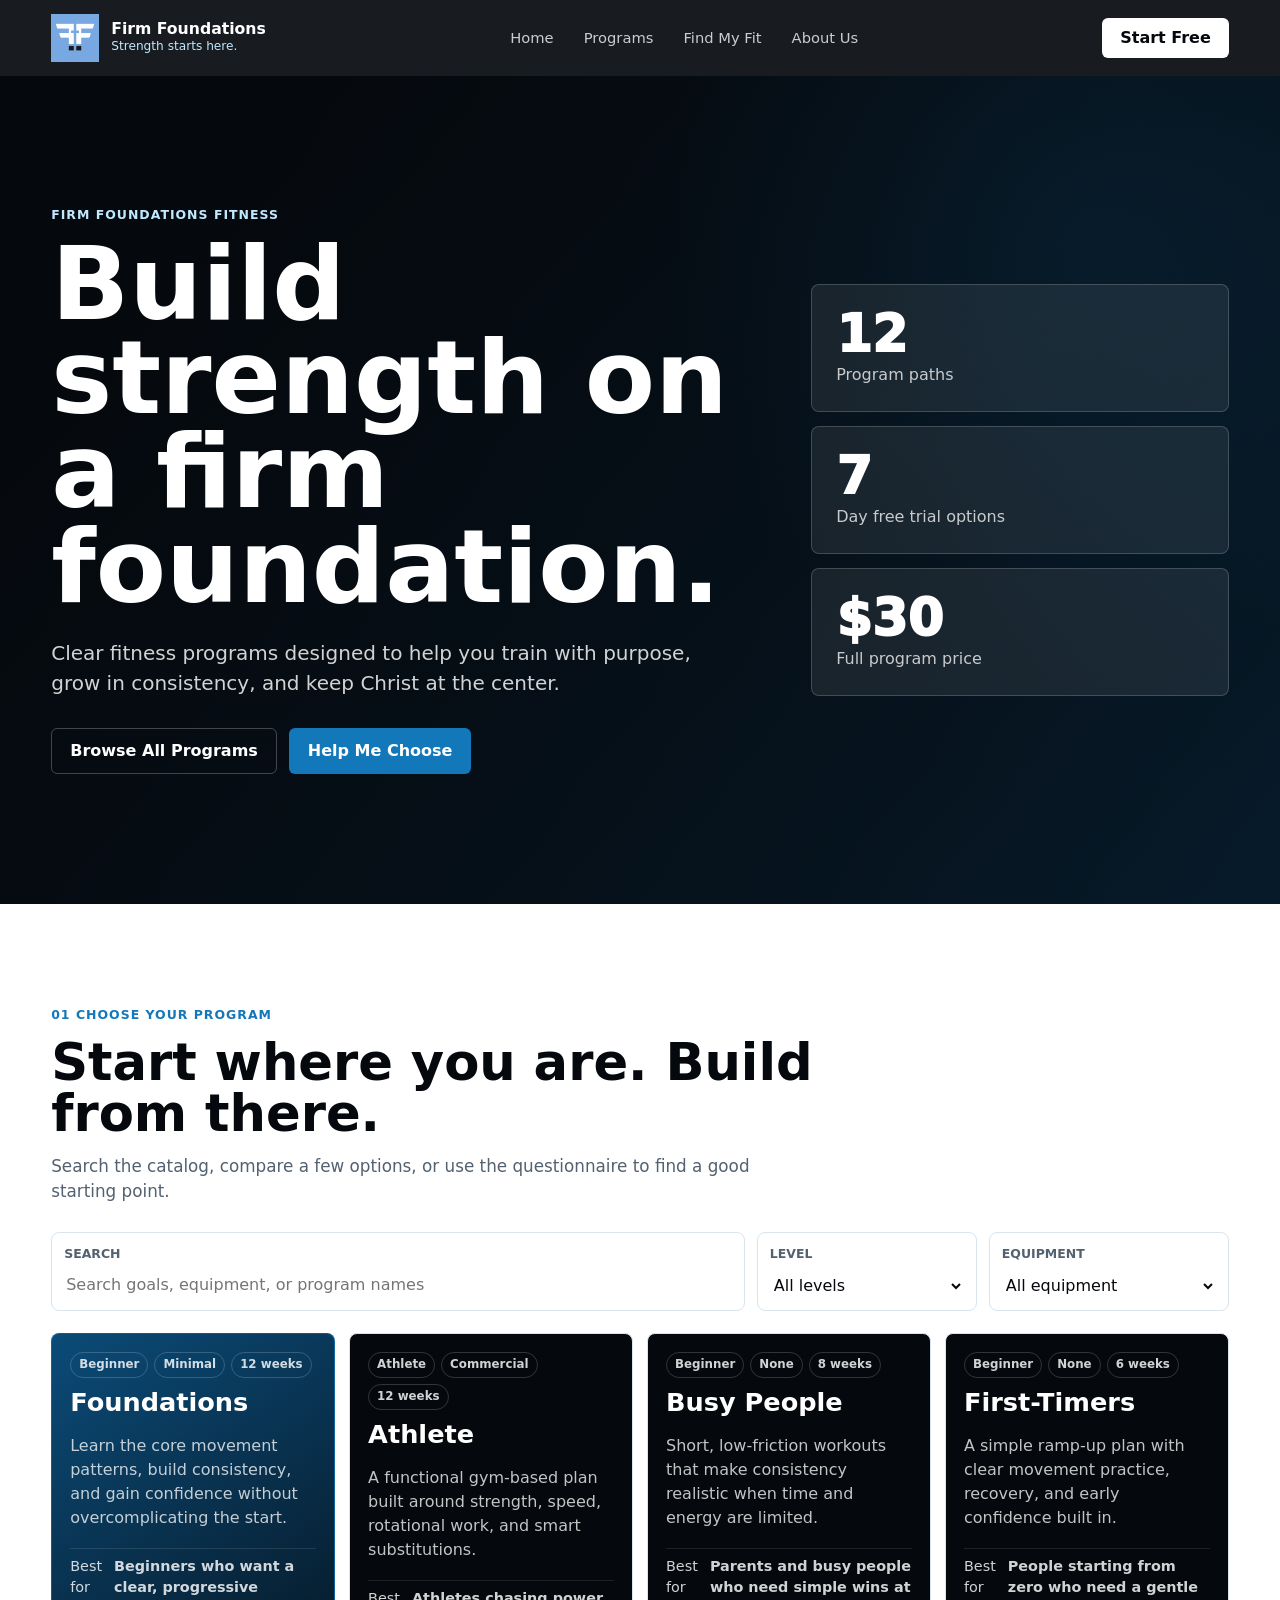
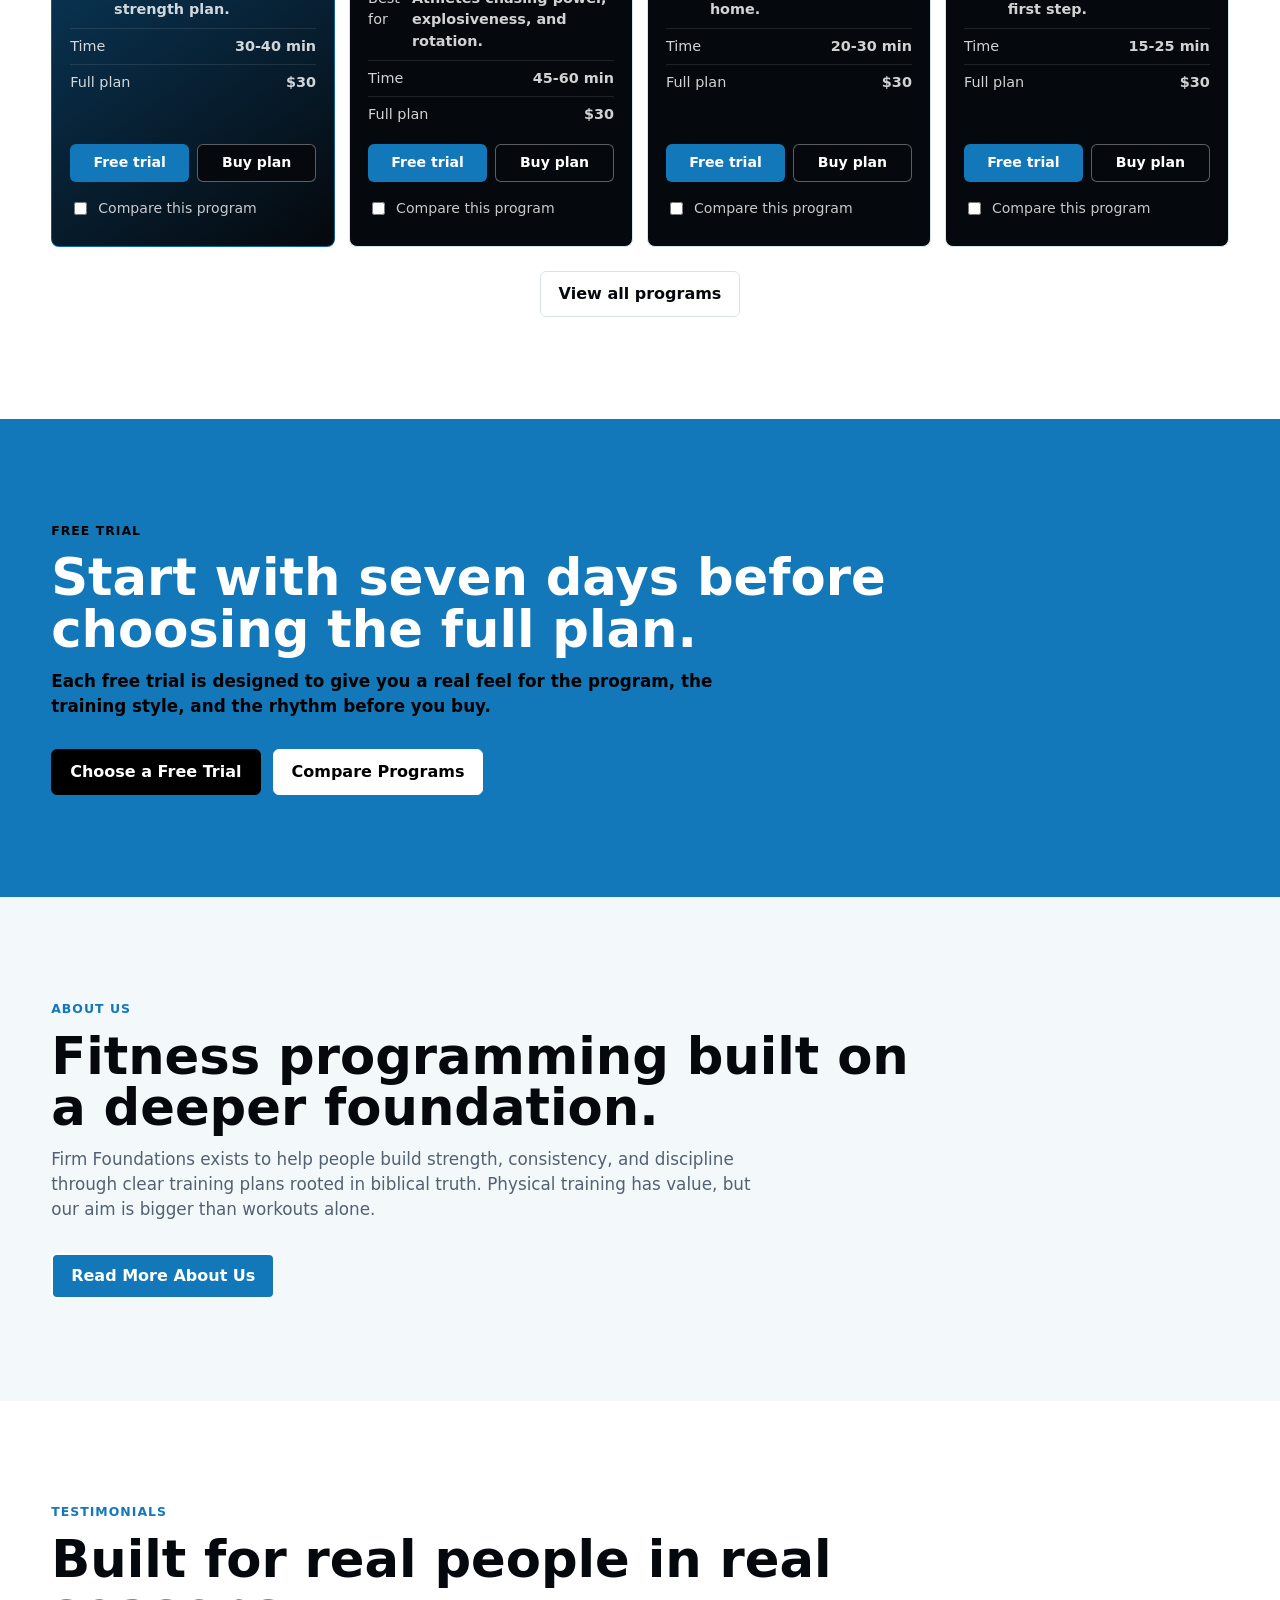
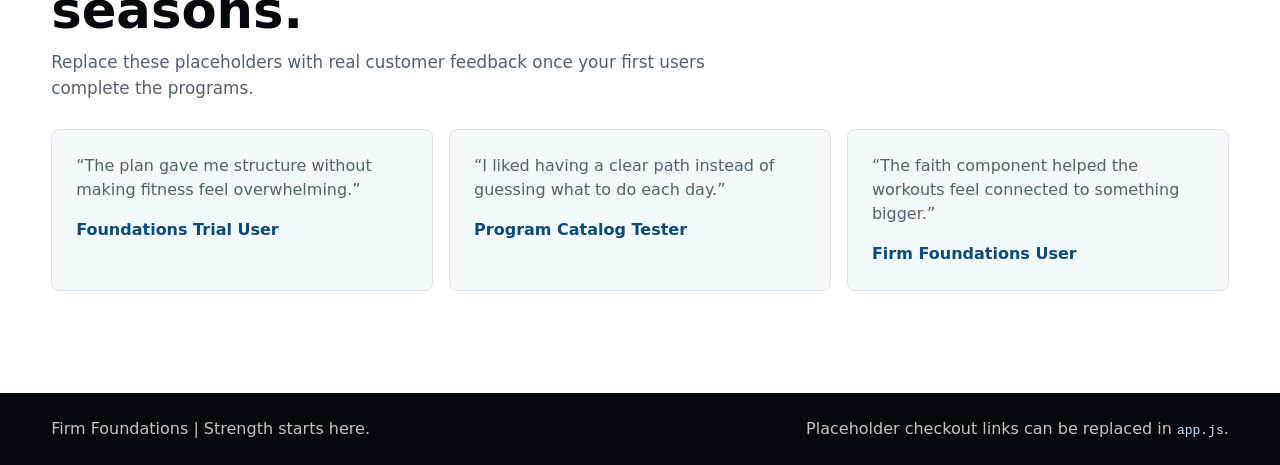
==== commit a6ca1f81: "Fix Questionnaire Button (Attempt 1)" ====
--- a/index.html
+++ b/index.html
@@ -34,8 +34,8 @@
       Clear fitness programs designed to help you train with purpose, grow in consistency, and keep Christ at the center.
     </p>
     <div class="hero-actions">
-      <a class="button primary" href="#finder">Take the questionnaire</a>
-      <a class="button secondary" href="programs.html">Browse all programs</a>
+      <a class="button secondary" href="programs.html">Browse All Programs</a>
+      <a class="button primary" href="programs.html#finder">Help Me Choose</a>
     </div>
   </div>
 
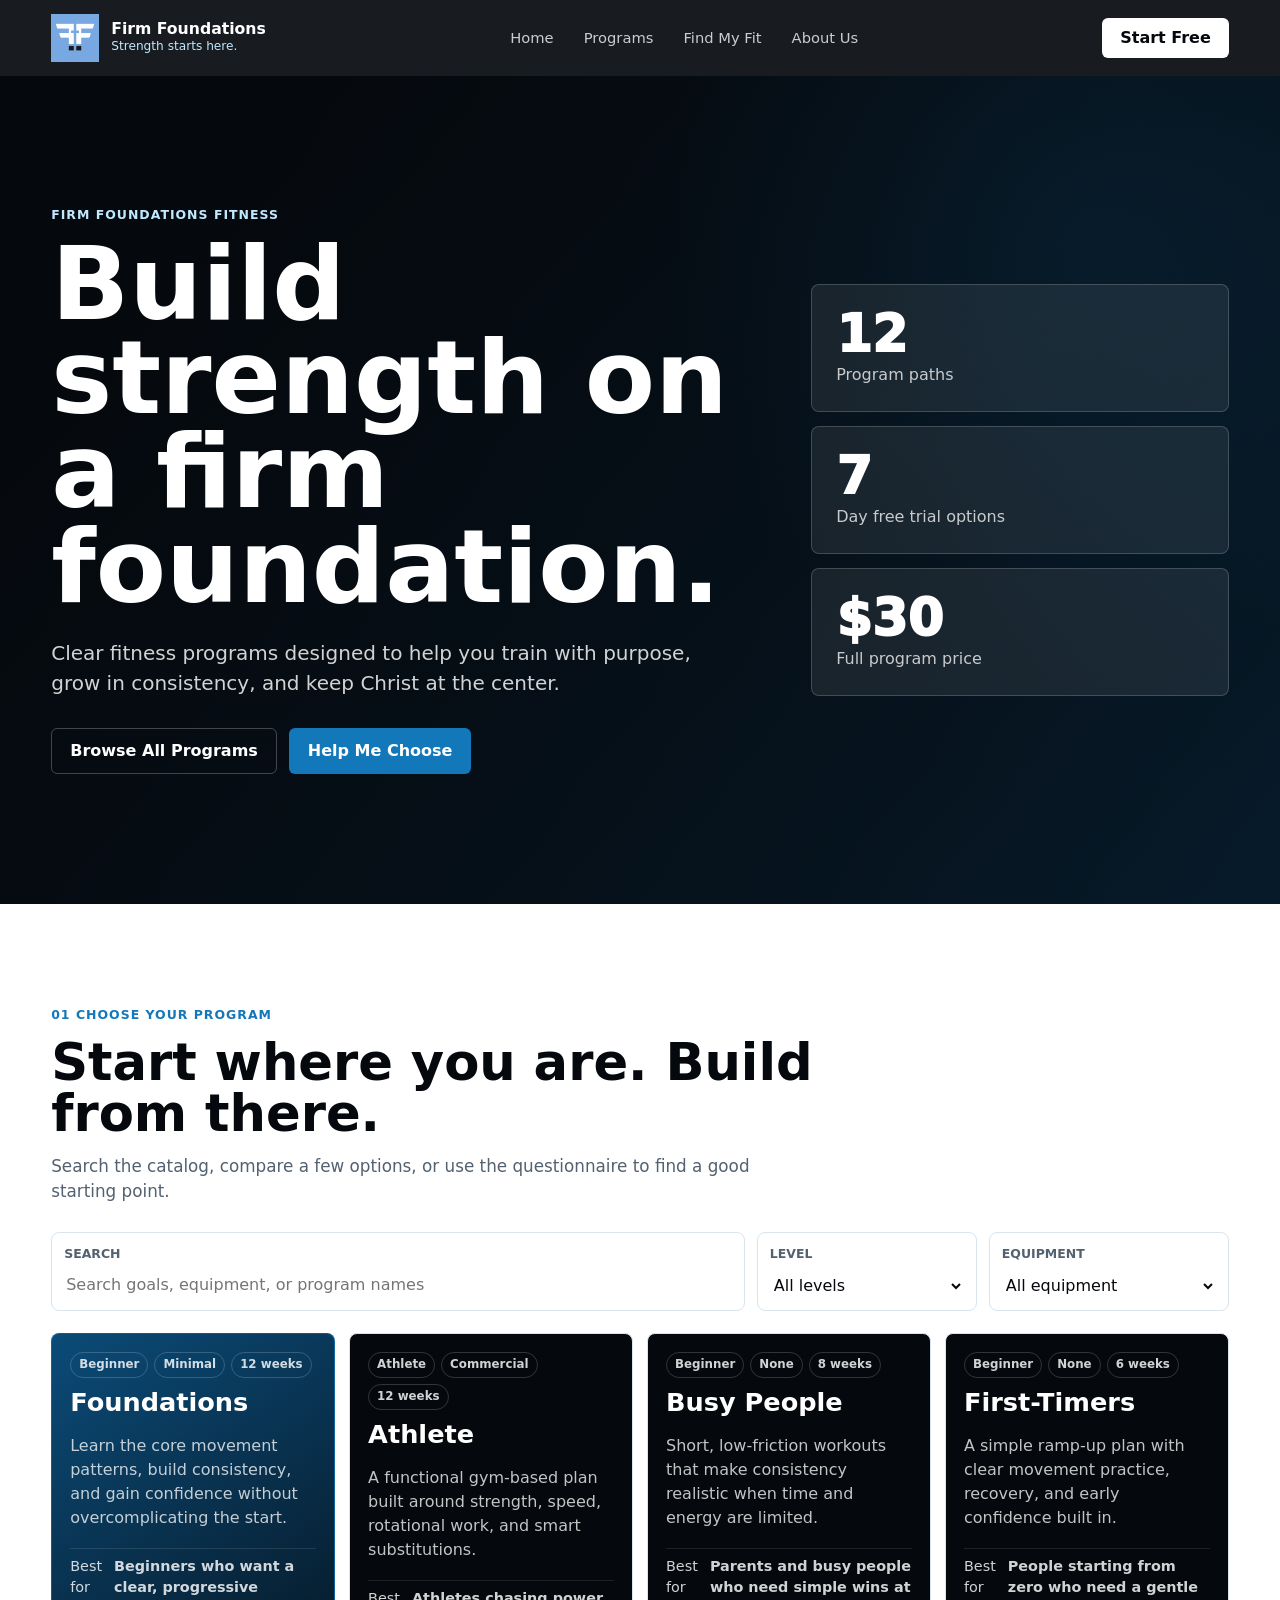
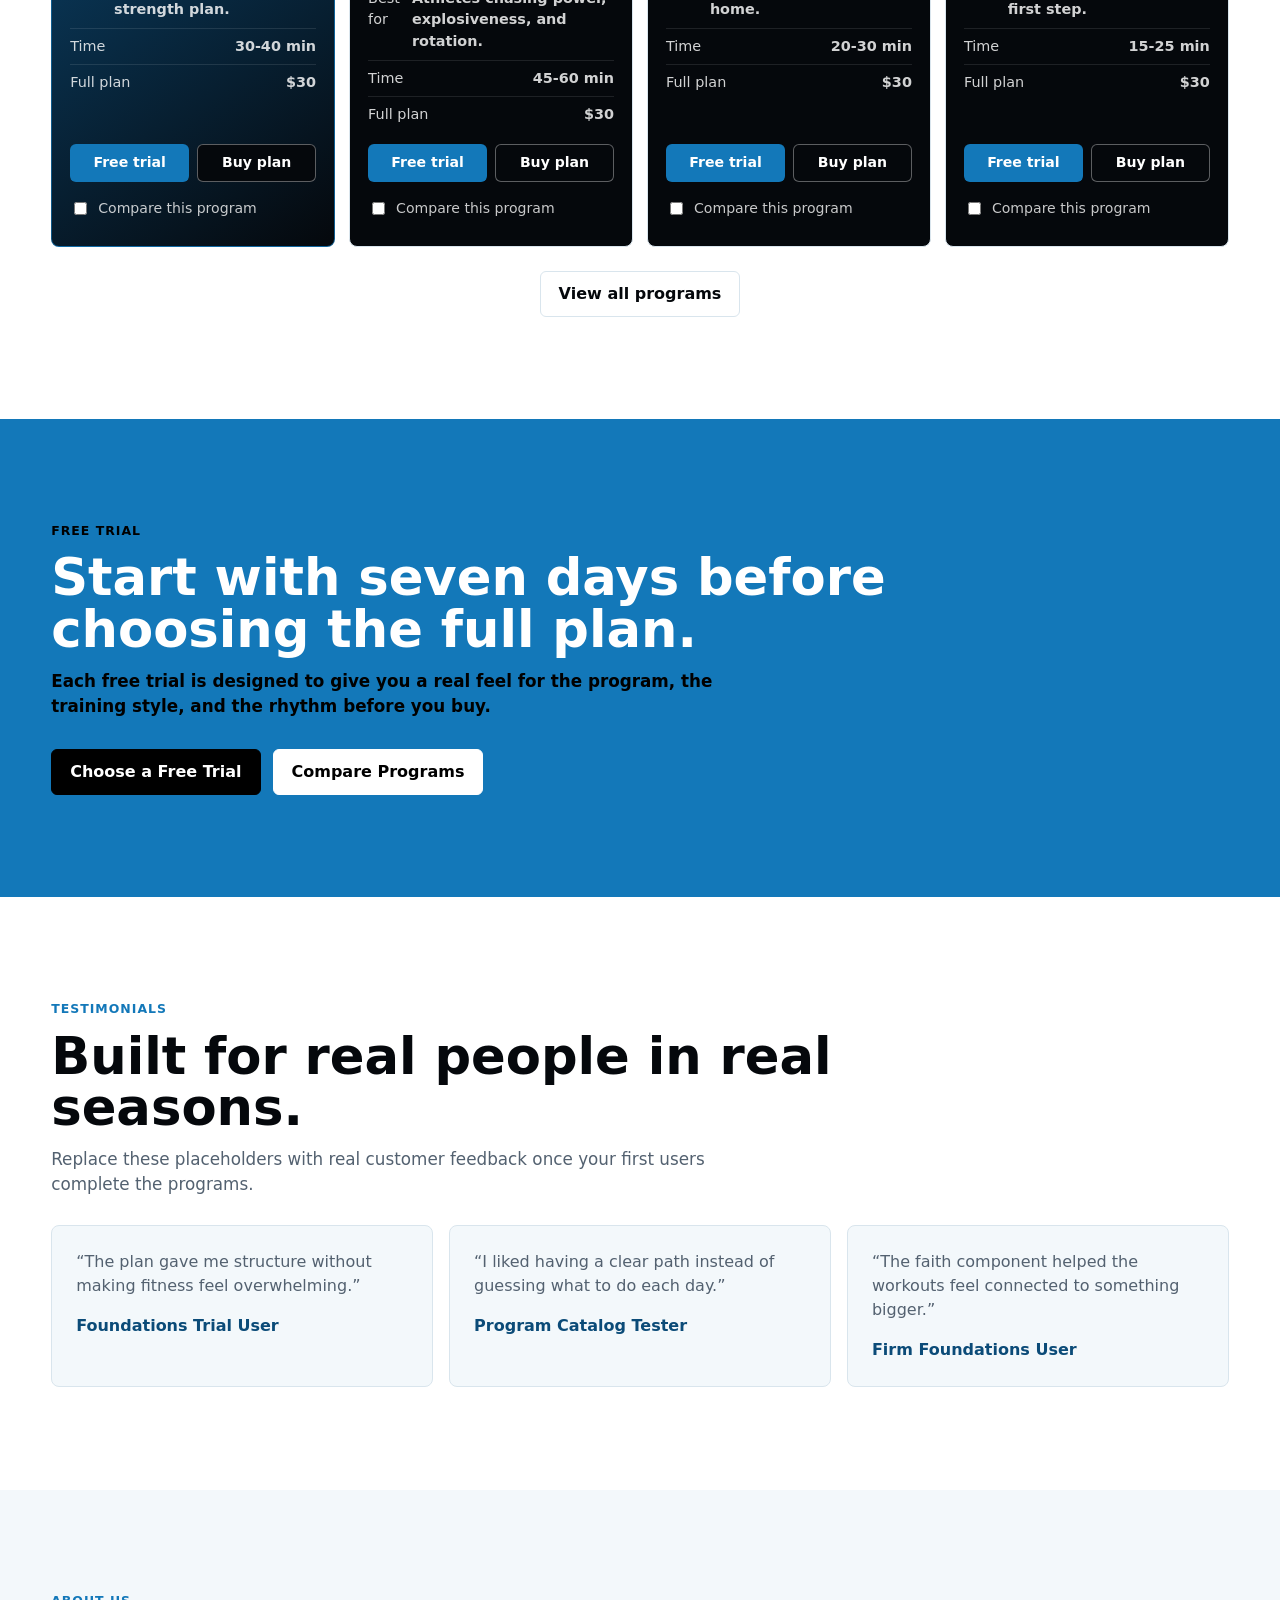
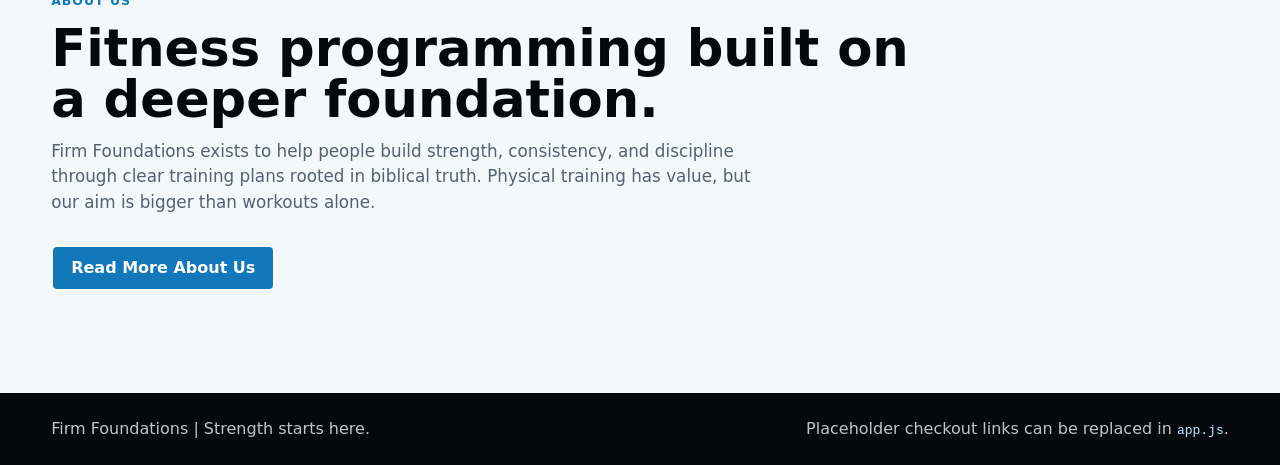
==== commit 9e238230: "Switch testimonial and quick about us section (Attempt 1)" ====
--- a/index.html
+++ b/index.html
@@ -115,20 +115,6 @@
   </div>
 </section>
 
-<section class="quick-about-section" aria-labelledby="quick-about-title">
-  <div class="section-heading">
-    <p class="kicker">About Us</p>
-    <h2 id="quick-about-title">Fitness programming built on a deeper foundation.</h2>
-    <p>
-      Firm Foundations exists to help people build strength, consistency, and discipline through clear training plans rooted in biblical truth. Physical training has value, but our aim is bigger than workouts alone.
-    </p>
-  </div>
-
-  <div class="hero-actions">
-    <a class="button secondary" href="about.html">Read More About Us</a>
-  </div>
-</section>
-
 <section class="testimonials-section" aria-labelledby="testimonials-title">
   <div class="section-heading">
     <p class="kicker">Testimonials</p>
@@ -160,7 +146,22 @@
       <strong>Firm Foundations User</strong>
     </article>
   </div>
-</section>     
+</section>  
+
+<section class="quick-about-section" aria-labelledby="quick-about-title">
+  <div class="section-heading">
+    <p class="kicker">About Us</p>
+    <h2 id="quick-about-title">Fitness programming built on a deeper foundation.</h2>
+    <p>
+      Firm Foundations exists to help people build strength, consistency, and discipline through clear training plans rooted in biblical truth. Physical training has value, but our aim is bigger than workouts alone.
+    </p>
+  </div>
+
+  <div class="hero-actions">
+    <a class="button secondary" href="about.html">Read More About Us</a>
+  </div>
+</section>
+      
     </main>
 
     <div id="route-toast" class="route-toast" role="status" aria-live="polite" hidden></div>
--- a/styles.css
+++ b/styles.css
@@ -1206,3 +1206,40 @@
   color: #000 !important;
   font-weight: 900;
 }
+
+@media (max-width: 760px) {
+  .quiz-actions {
+    display: grid;
+    grid-template-columns: 1fr 1fr;
+  }
+
+  #back-question {
+    order: 1;
+  }
+
+  #next-question {
+    order: 2;
+  }
+}
+
+@media (max-width: 760px) {
+  .finder-section .quiz-actions {
+    display: grid !important;
+    grid-template-columns: 1fr 1fr !important;
+    gap: 10px !important;
+  }
+
+  .finder-section #back-question {
+    order: 1 !important;
+    grid-column: 1 !important;
+  }
+
+  .finder-section #next-question {
+    order: 2 !important;
+    grid-column: 2 !important;
+  }
+
+  .finder-section .quiz-actions .button {
+    width: 100% !important;
+  }
+}
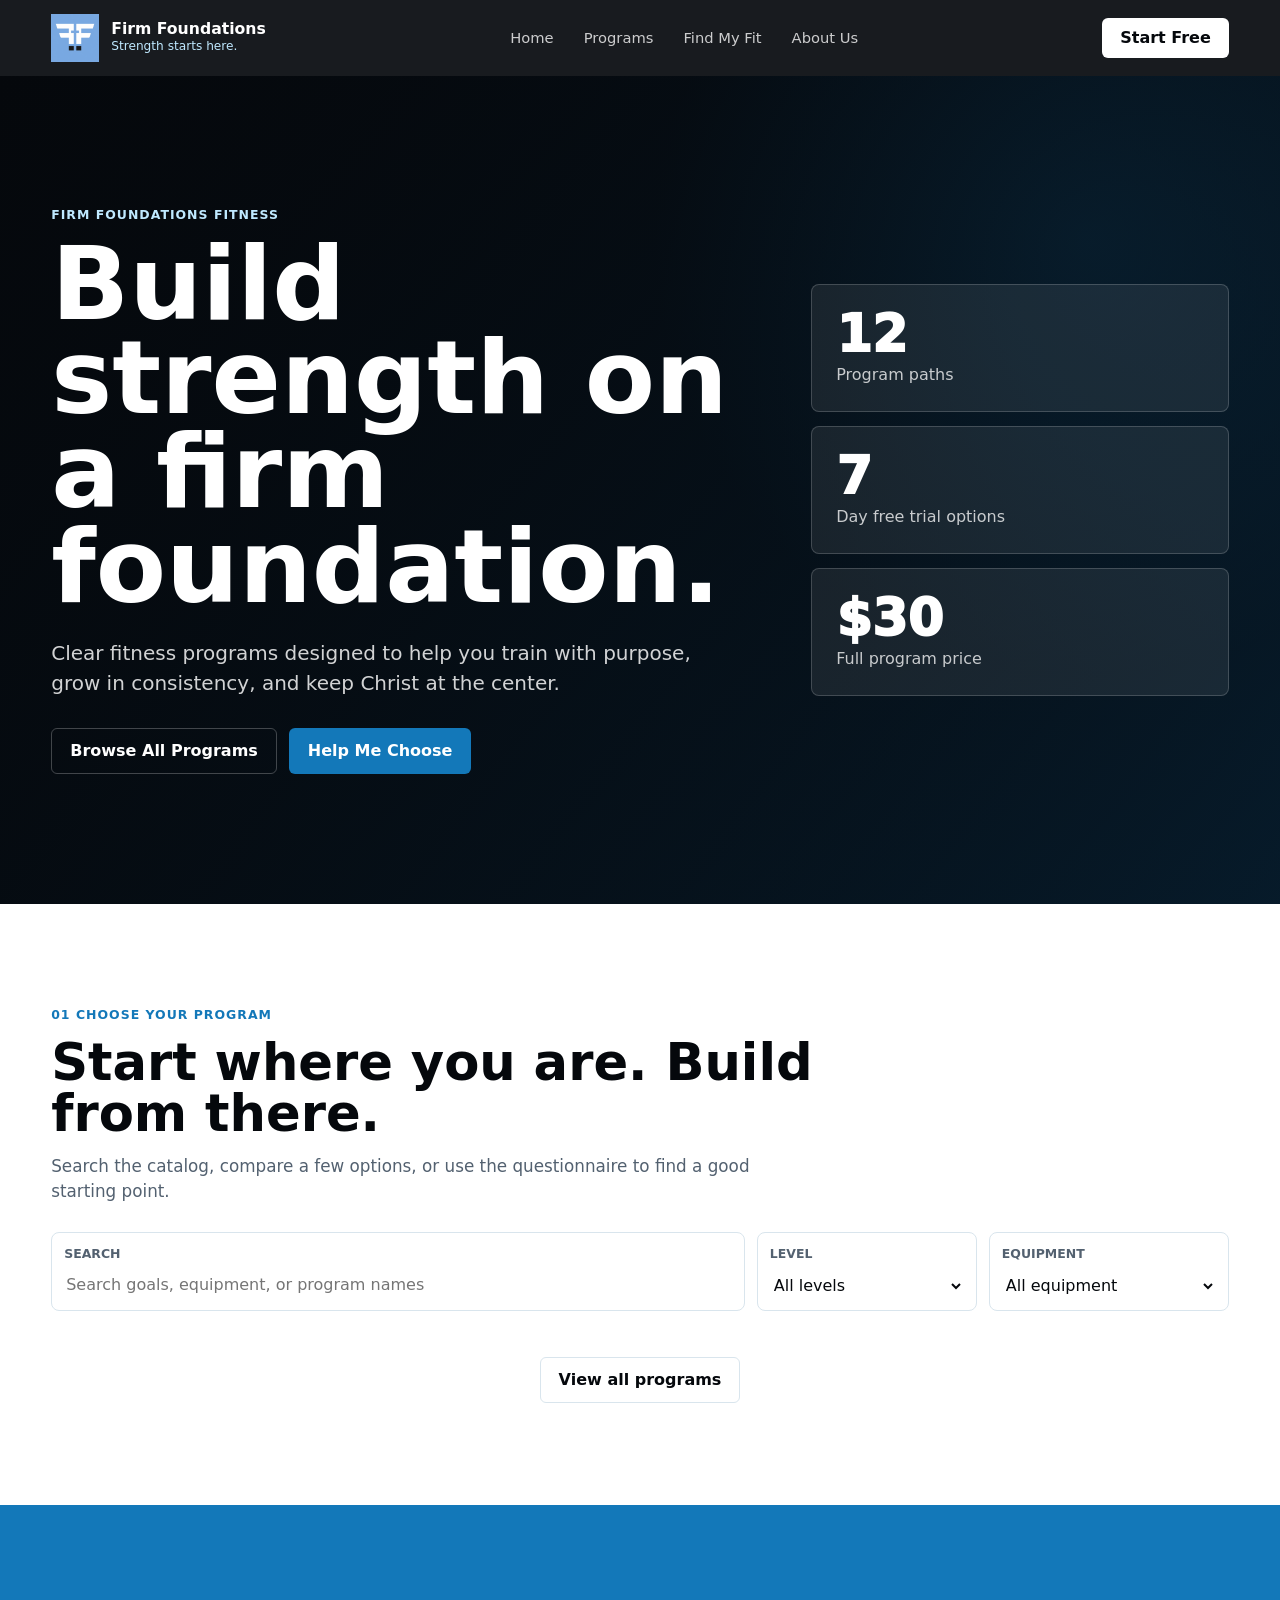
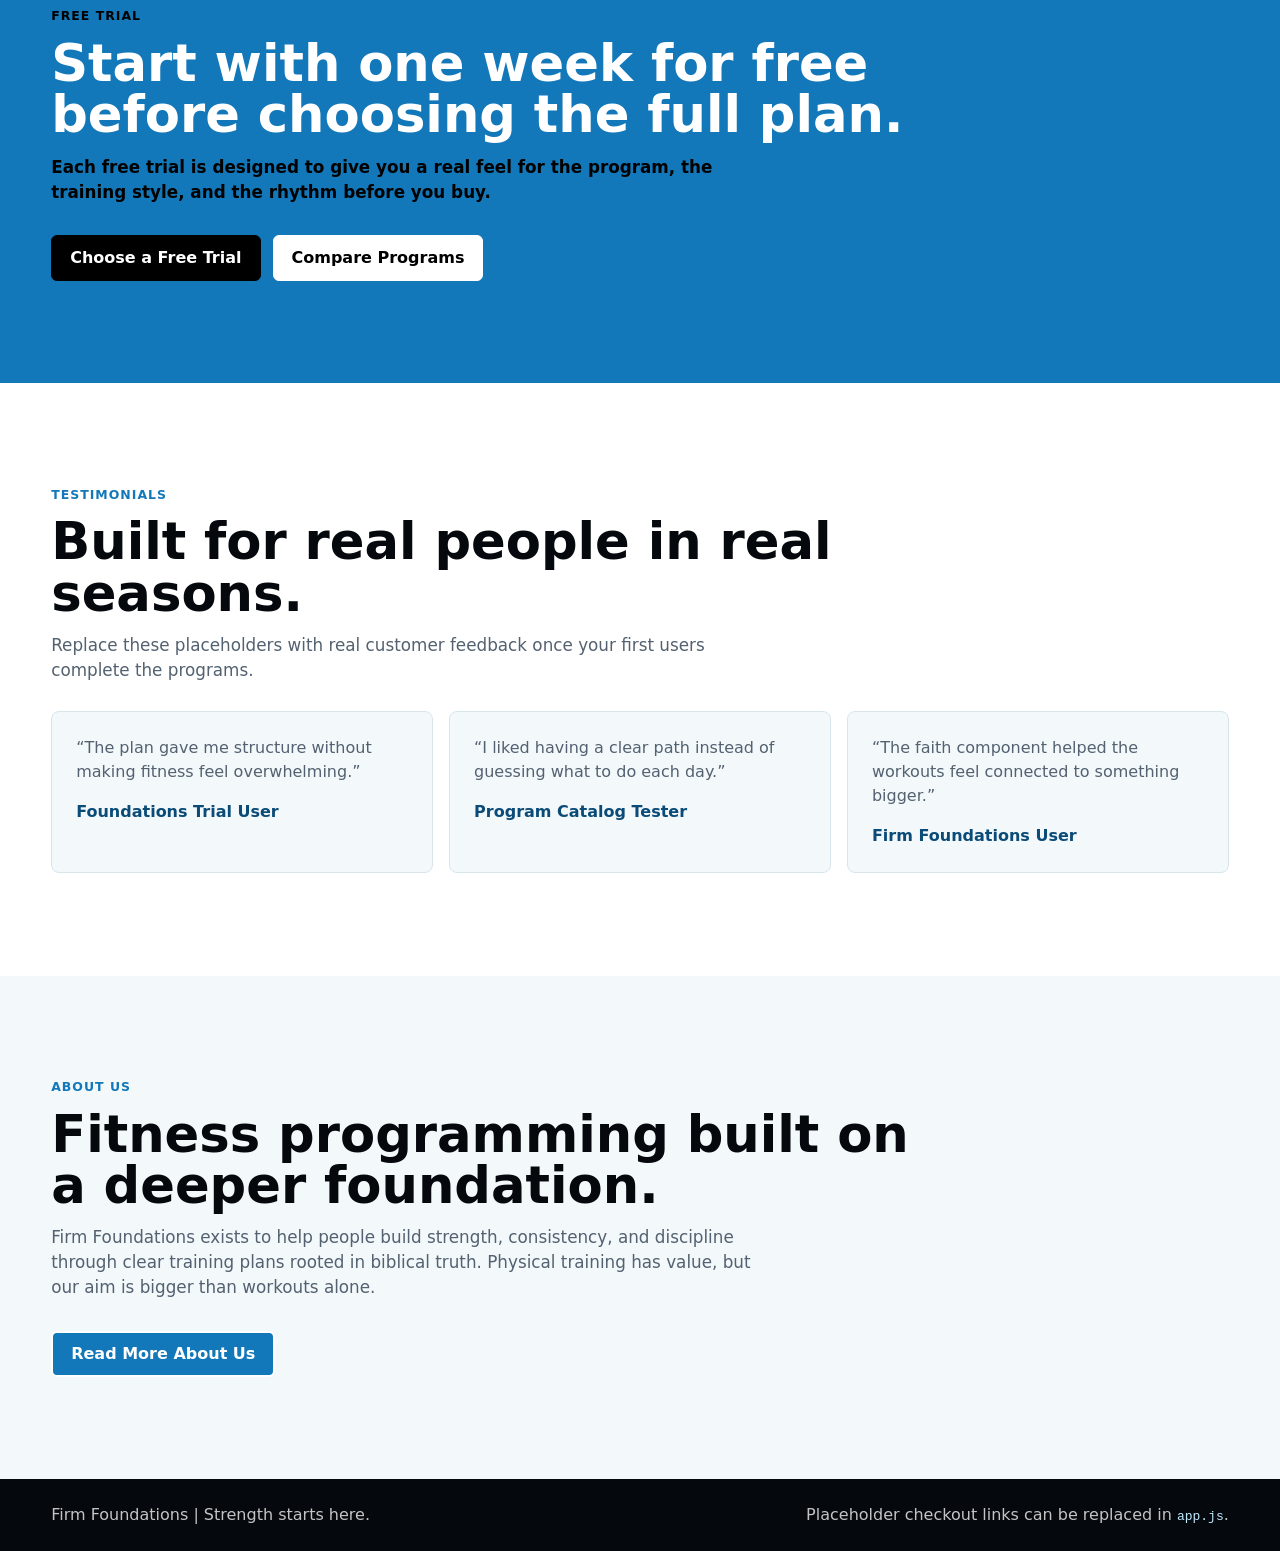
==== commit 555907ea: "Update index.html" ====
--- a/index.html
+++ b/index.html
@@ -103,7 +103,7 @@
  <section class="free-trial-section" aria-labelledby="free-trial-title">
   <div class="section-heading">
     <p class="kicker">Free Trial</p>
-    <h2 id="free-trial-title">Start with seven days before choosing the full plan.</h2>
+    <h2 id="free-trial-title">Start with one week for free before choosing the full plan.</h2>
     <p>
       Each free trial is designed to give you a real feel for the program, the training style, and the rhythm before you buy.
     </p>
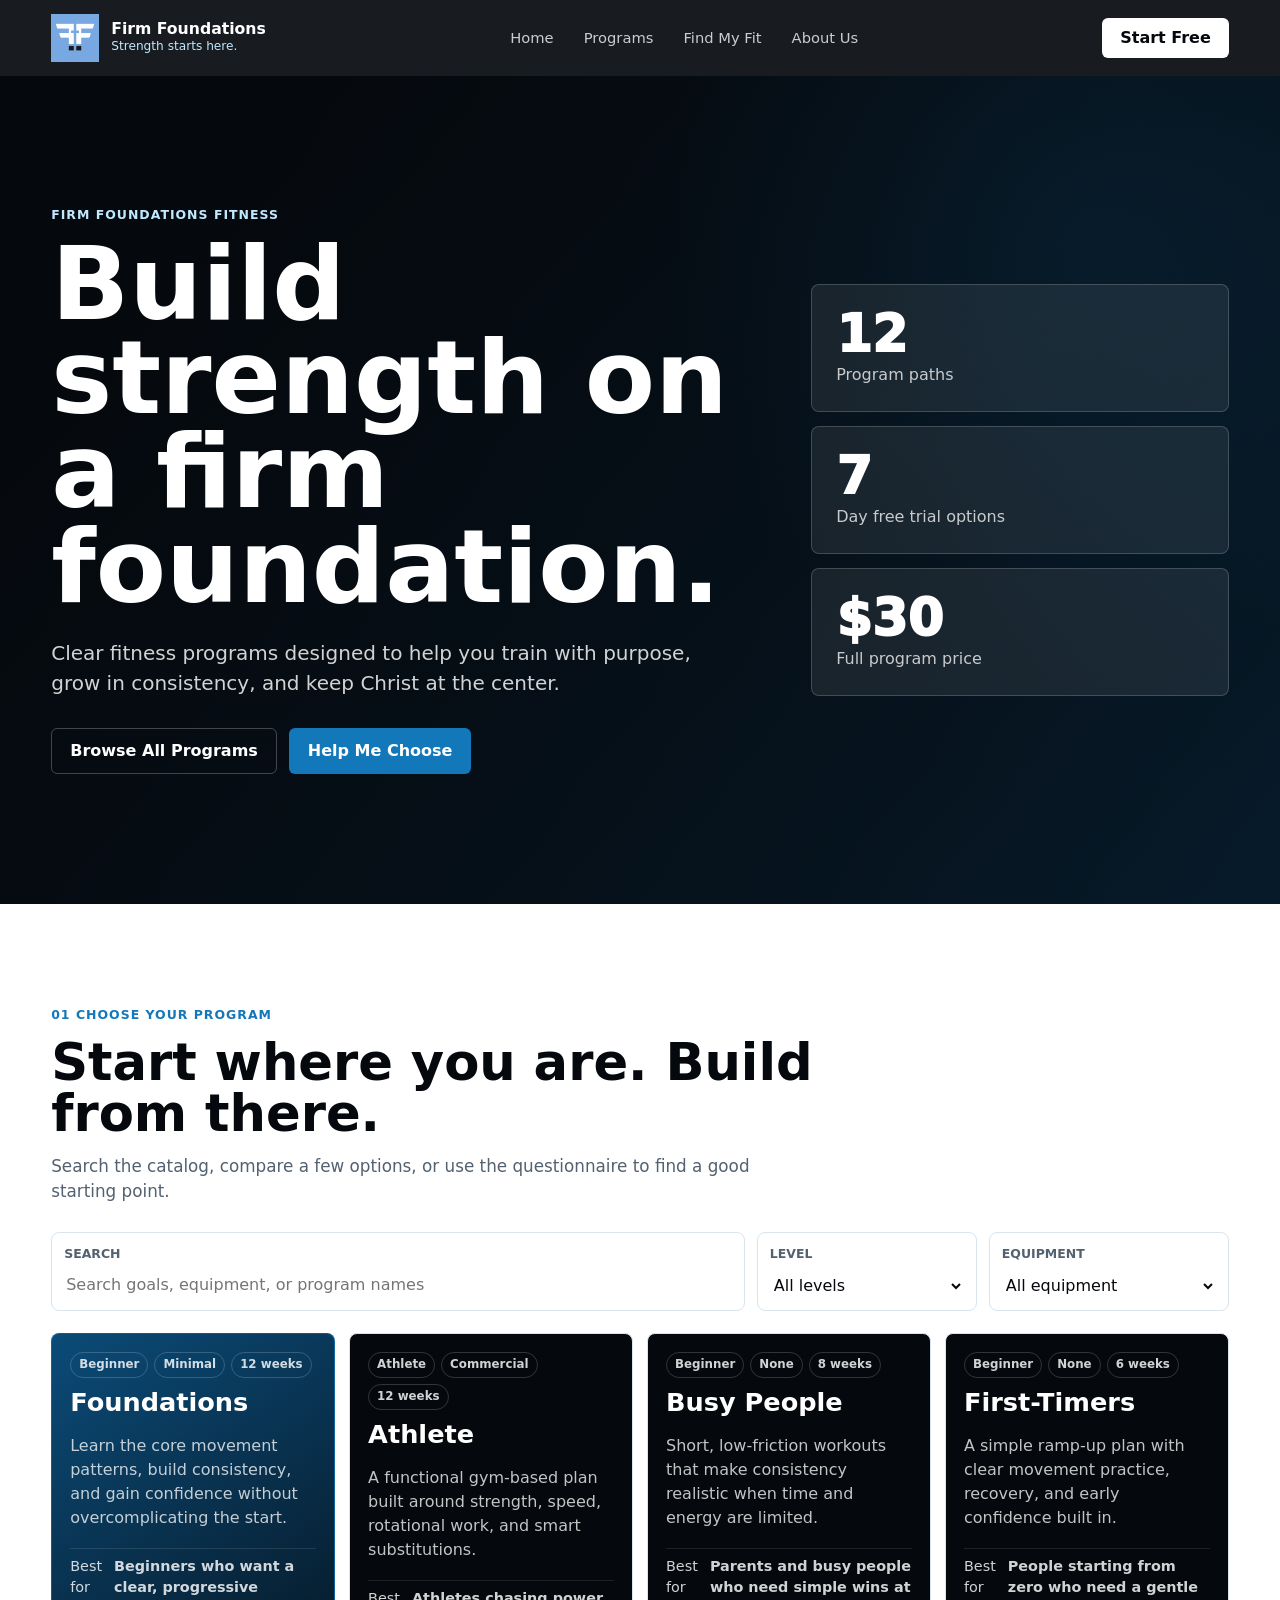
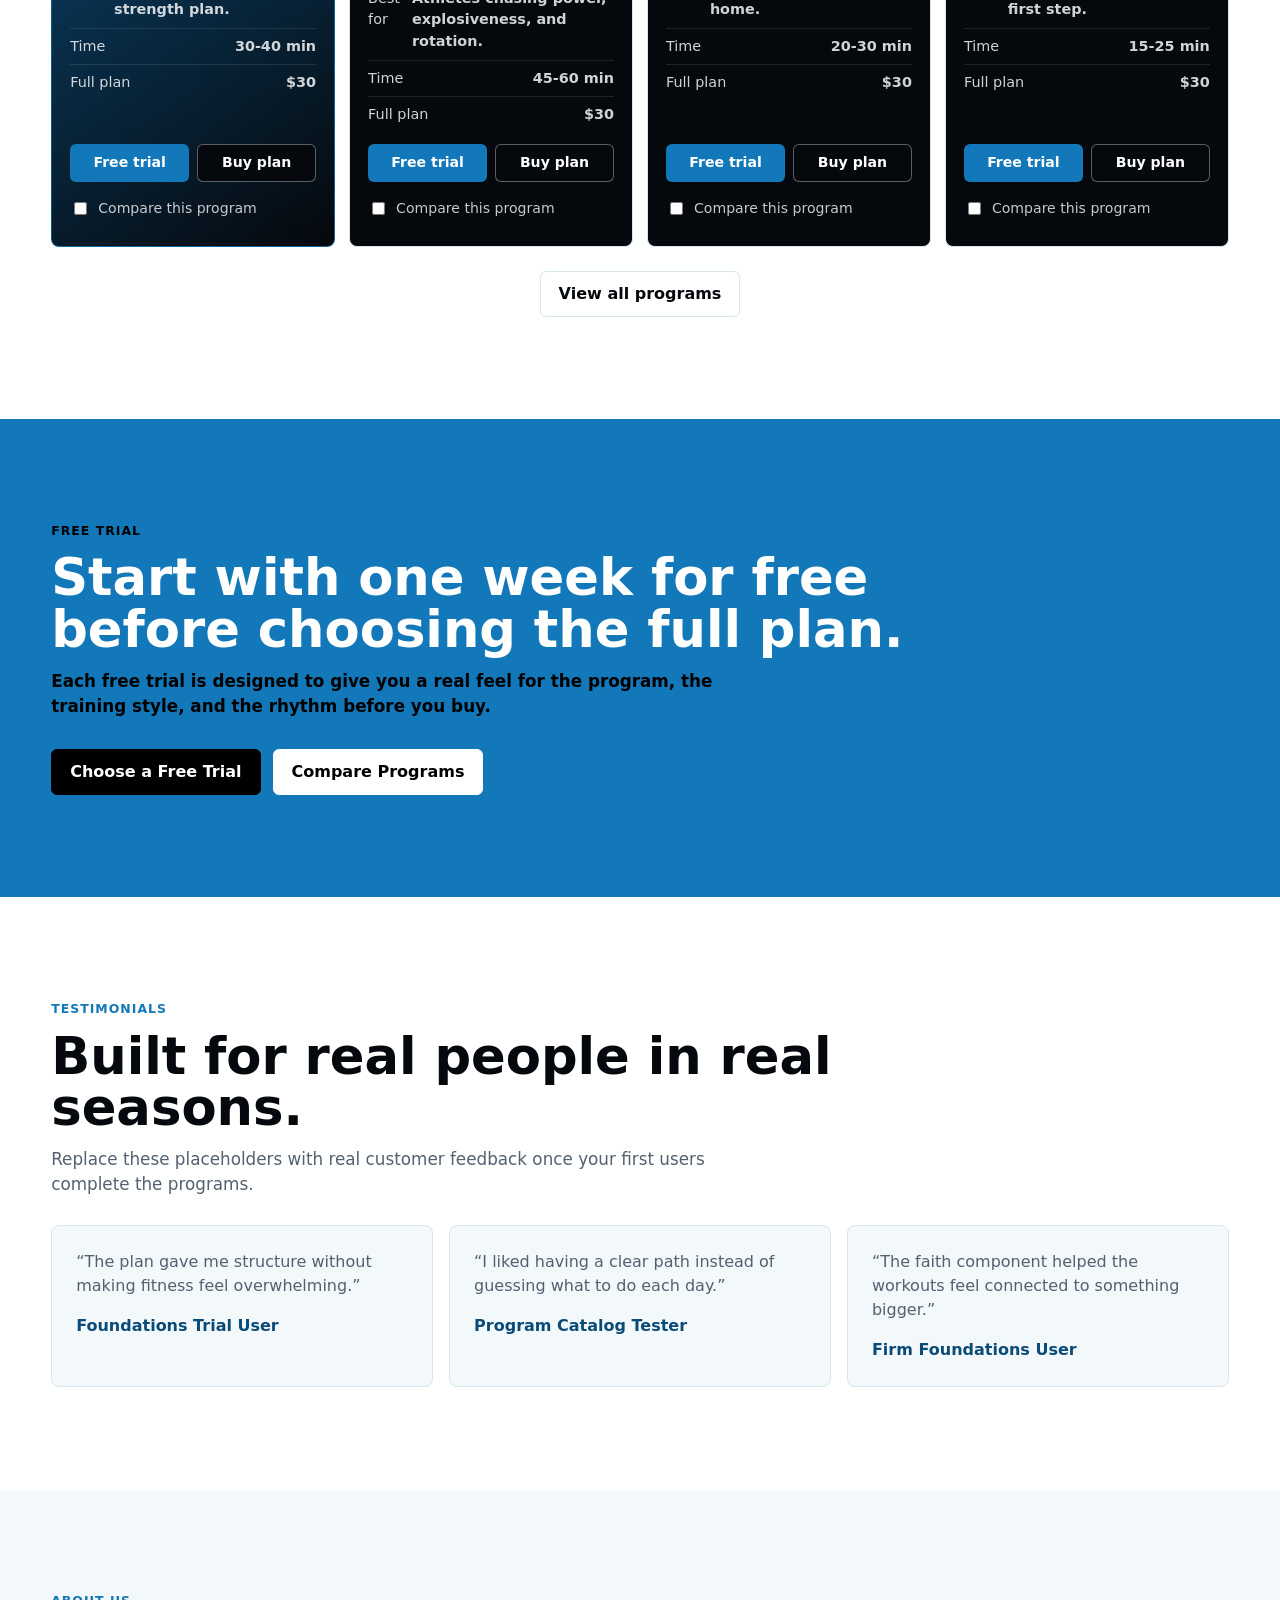
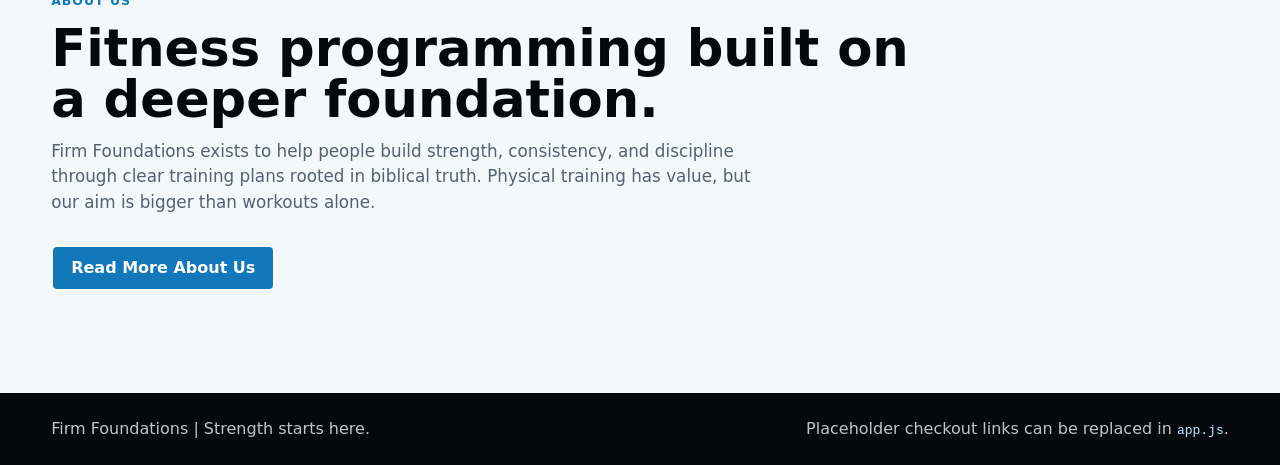
==== commit ca8f2ba6: "Update index.html" ====
--- a/index.html
+++ b/index.html
@@ -170,6 +170,6 @@
       <p>Firm Foundations | Strength starts here.</p>
       <p>Placeholder checkout links can be replaced in <code>app.js</code>.</p>
     </footer>
-<script src="app.js" defer></script>
+<script src="app.js?v=20260911" defer></script>
   </body>
 </html>
